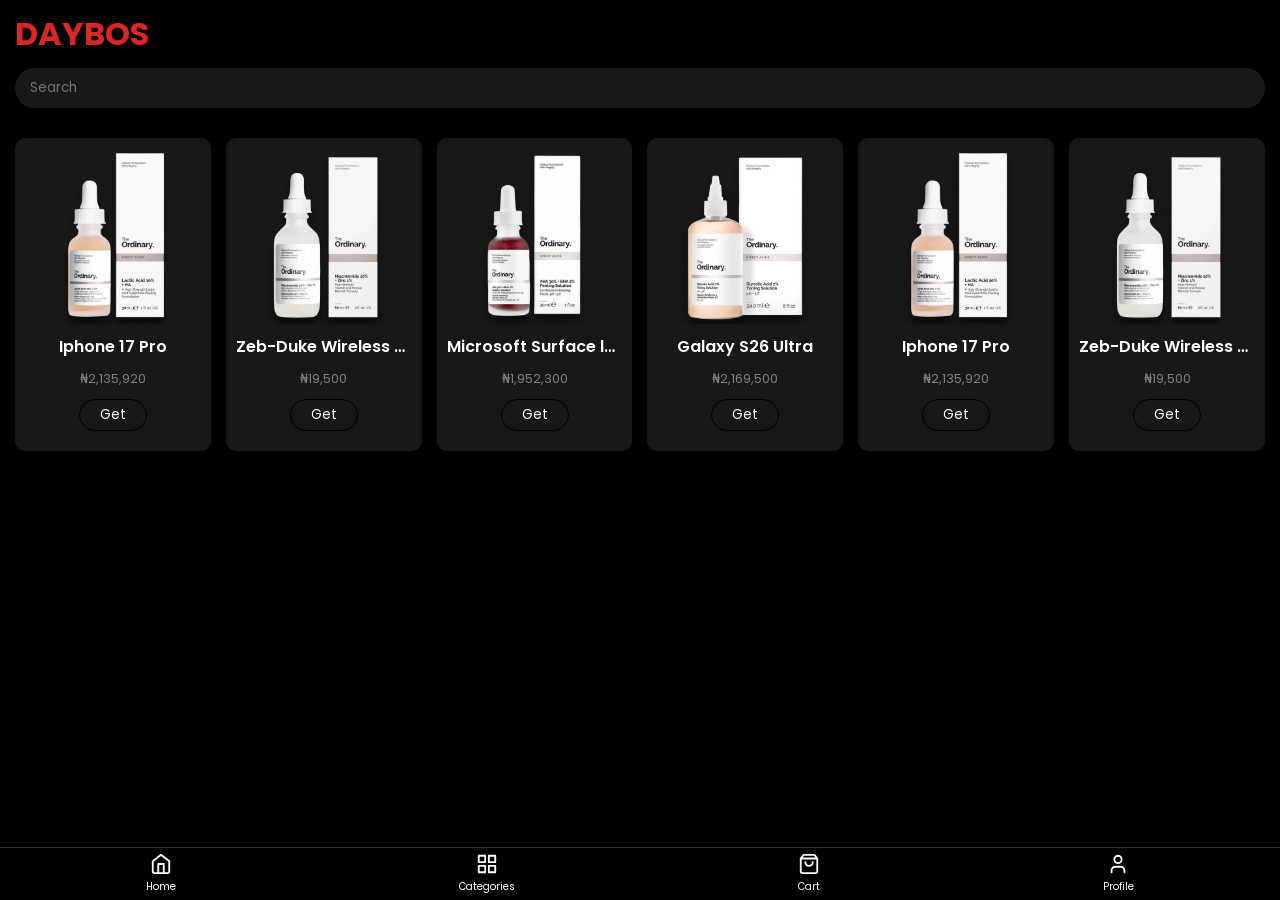
==== index.html @ e157a9f5 "update" ====
<!DOCTYPE html>
<html lang="en">

<head>
    <meta charset="UTF-8">
    <meta name="viewport" content="width=device-width, initial-scale=1.0">
    <title>Daybos</title>
    <link rel="preconnect" href="https://fonts.googleapis.com">
    <link rel="preconnect" href="https://fonts.gstatic.com" crossorigin>
    <link
        href="https://fonts.googleapis.com/css2?family=Montserrat:ital,wght@0,100..900;1,100..900&family=Poppins:ital,wght@0,100;0,200;0,300;0,400;0,500;0,600;0,700;0,800;0,900;1,100;1,200;1,300;1,400;1,500;1,600;1,700;1,800;1,900&family=Space+Mono:ital,wght@0,400;0,700;1,400;1,700&display=swap"
        rel="stylesheet">
    <link rel="stylesheet" href="style.css">
</head>

<body>
    <!--Header-->
    <h1 class="logo"><span class="logo1">Day</span><span class="logo2">Bos</span></h1>
    <input type="text" class="searchbar" placeholder="Search">


    <!--Promo Card-->
    <section class="promo-card">
        <img src="images/Samsung-Galaxy-S26-Ultra-1.avif" alt="">
    </section>

    <!--Products Grid-->
    <section class="product-grid">
        <div class="product">
            <img src="images/1.webp" alt="">
            <h3 class="product-name">Iphone 17 Pro</h3>
            <p class="product-price">₦2,135,920</p>
            <button>Get</button>
        </div>
        <div class="product">
            <img src="images/2.webp" alt="">
            <h3 class="product-name">Zeb-Duke Wireless Headphone</h3>
            <p class="product-price">₦19,500</p>
            <button>Get</button>
        </div>
        <div class="product">
            <img src="images/3.webp" alt="">
            <h3 class="product-name">Microsoft Surface laptop</h3>
            <p class="product-price">₦1,952,300</p>
            <button>Get</button>
        </div>
        <div class="product">
            <img src="images/4.webp" alt="">
            <h3 class="product-name">Galaxy S26 Ultra</h3>
            <p class="product-price">₦2,169,500</p>
            <button>Get</button>
        </div>
        <div class="product">
            <img src="images/1.webp" alt="">
            <h3 class="product-name">Iphone 17 Pro</h3>
            <p class="product-price">₦2,135,920</p>
            <button>Get</button>
        </div>
        <div class="product">
            <img src="images/2.webp" alt="">
            <h3 class="product-name">Zeb-Duke Wireless Headphone</h3>
            <p class="product-price">₦19,500</p>
            <button>Get</button>
        </div>

    </section>

    <!--Bottom Nav-->
    <nav class="bottom-nav">
        <a href="#" class="nav-item">
            <svg xmlns="http://www.w3.org/2000/svg" width="24" height="24" viewBox="0 0 24 24" fill="none"
                stroke="currentColor" stroke-width="2" stroke-linecap="round" stroke-linejoin="round">
                <path d="m3 9 9-7 9 7v11a2 2 0 0 1-2 2H5a2 2 0 0 1-2-2z" />
                <polyline points="9 22 9 12 15 12 15 22" />
            </svg>
            <span>Home</span>
        </a>

        <a href="#" class="nav-item">
            <svg xmlns="http://www.w3.org/2000/svg" width="24" height="24" viewBox="0 0 24 24" fill="none"
                stroke="currentColor" stroke-width="2" stroke-linecap="round" stroke-linejoin="round">
                <rect x="3" y="3" width="7" height="7"></rect>
                <rect x="14" y="3" width="7" height="7"></rect>
                <rect x="14" y="14" width="7" height="7"></rect>
                <rect x="3" y="14" width="7" height="7"></rect>
            </svg>
            <span>Categories</span>
        </a>

        <a href="#" class="nav-item">
            <svg xmlns="http://www.w3.org/2000/svg" width="24" height="24" viewBox="0 0 24 24" fill="none"
                stroke="currentColor" stroke-width="2" stroke-linecap="round" stroke-linejoin="round">
                <path d="M6 2 3 6v14a2 2 0 0 0 2 2h14a2 2 0 0 0 2-2V6l-3-4Z" />
                <line x1="3" y1="6" x2="21" y2="6" />
                <path d="M16 10a4 4 0 0 1-8 0" />
            </svg>
            <span>Cart</span>
        </a>

        <a href="#" class="nav-item">
            <svg xmlns="http://www.w3.org/2000/svg" width="24" height="24" viewBox="0 0 24 24" fill="none"
                stroke="currentColor" stroke-width="2" stroke-linecap="round" stroke-linejoin="round">
                <path d="M19 21v-2a4 4 0 0 0-4-4H9a4 4 0 0 0-4 4v2" />
                <circle cx="12" cy="7" r="4" />
            </svg>
            <span>Profile</span>
        </a>
    </nav>
</body>

</html>
---- style.css ----
* {
    margin: 0;
    padding: 0;
    box-sizing: border-box;
}

:root {
    --grey: #181818;
}

a {
    text-decoration: none;
}

img {
    max-width: 100%;
    height: auto;
    display: block;
}

html {
    scroll-behavior: smooth;
}

body {
    width: 100%;
    font-family: "Poppins", sans-serif;
    color: #fff;
    background-color: #000;
    position: relative;
}

.logo {
    padding: 10px 15px; 
    text-transform: uppercase;
}

.logo1 {
    color: #DC2626;
}

.logo2 {
    color: #DC2626;
}

.searchbar {
    display: block;
    width: calc(100% - 30px);
    margin: auto;
    padding: 10px 15px;
    border-radius: 999px;
    background-color: var(--grey);
    color: #fff;
    border: none;
    outline: none;
    font-family: "poppins", sans-serif;

    position: sticky;
    top: 10px;    /* Gap from the very top of the screen */
    z-index: 100; /* Stays above the product grid */
    box-shadow: 0 10px 20px rgba(0,0,0,0.8);

}

.searchbar::placeholder {
    font-family: 'poppins', sans-serif;
}

.promo-card {
    display: flex;
    width: calc(100% - 30px);
    margin: auto;
    margin-top: 15px;
    background-color: var(--grey);
    border-radius: 10px;
    border-radius: 10px;
    overflow: hidden;
}

.product-grid {
    display: grid;
    grid-template-columns: repeat(12, 1fr);
    gap: 15px;
    padding: 15px;
    max-width: 1440px; 
    margin: 0 auto;
    /* margin-top: 0px; */
    margin-bottom: 100px;
}

.product {
    grid-column: span 2;
    background-color: var(--grey);
    border-radius: 10px;
    padding: 10px;
    text-align: center;
}

.product img {
    /* background-color: #fff; */
}

.product-name {
    text-align: center;
    padding: 10px 0;
    font-size: 16px;
    font-weight: 600;
    text-overflow: ellipsis;
    white-space: nowrap;
    overflow: hidden;
}

.product-price {
    text-align: center;
    font-size: 13px;
    color: gray;
}

.product button {
    background-color: transparent;
    padding: 5px 20px;
    border-radius: 999px;
    margin: 10px 0;
    border: 1px solid black;
    color: #fff;
    font-family: 'poppins', sans-serif;

}
.bottom-nav {
    position: fixed;
    bottom: 0;
    left: 0;
    right: 0;
    width: 100%;
    padding: 5px;
    /* background-color: #000;  */
    display: flex;
    justify-content: space-around;
    align-items: center;
    border-top: 1px solid #333;
    z-index: 2000;
    backdrop-filter: blur(15px);
    -webkit-backdrop-filter: blur(10px);
}

.nav-item {
    display: flex;
    flex-direction: column;
    align-items: center;
    color: #fff;
    text-decoration: none;
    font-size: 10px; /* Small text under icons */
    gap: 4px;
}

.nav-item svg {
    width: 22px;
    height: 22px;
    stroke: #fff; /* White icons */
    transition: 0.3s;
}

/* Hover/Active Effect using your Logo Red */
.nav-item:hover svg, 
.nav-item:active svg {
    stroke: #DC2626; 
    transform: translateY(-2px);
}

.nav-item:hover span {
    color: #DC2626;
}

/* ========================
   MEDIA QUERIES
======================== */
@media (max-width: 1024px) {
    .product {
        grid-column: span 3;

    }
}

@media (max-width: 768px) {
    .product {
        grid-column: span 4;

    }
}

@media (max-width: 480px) {
    .product {
        grid-column: span 6;

    }
}
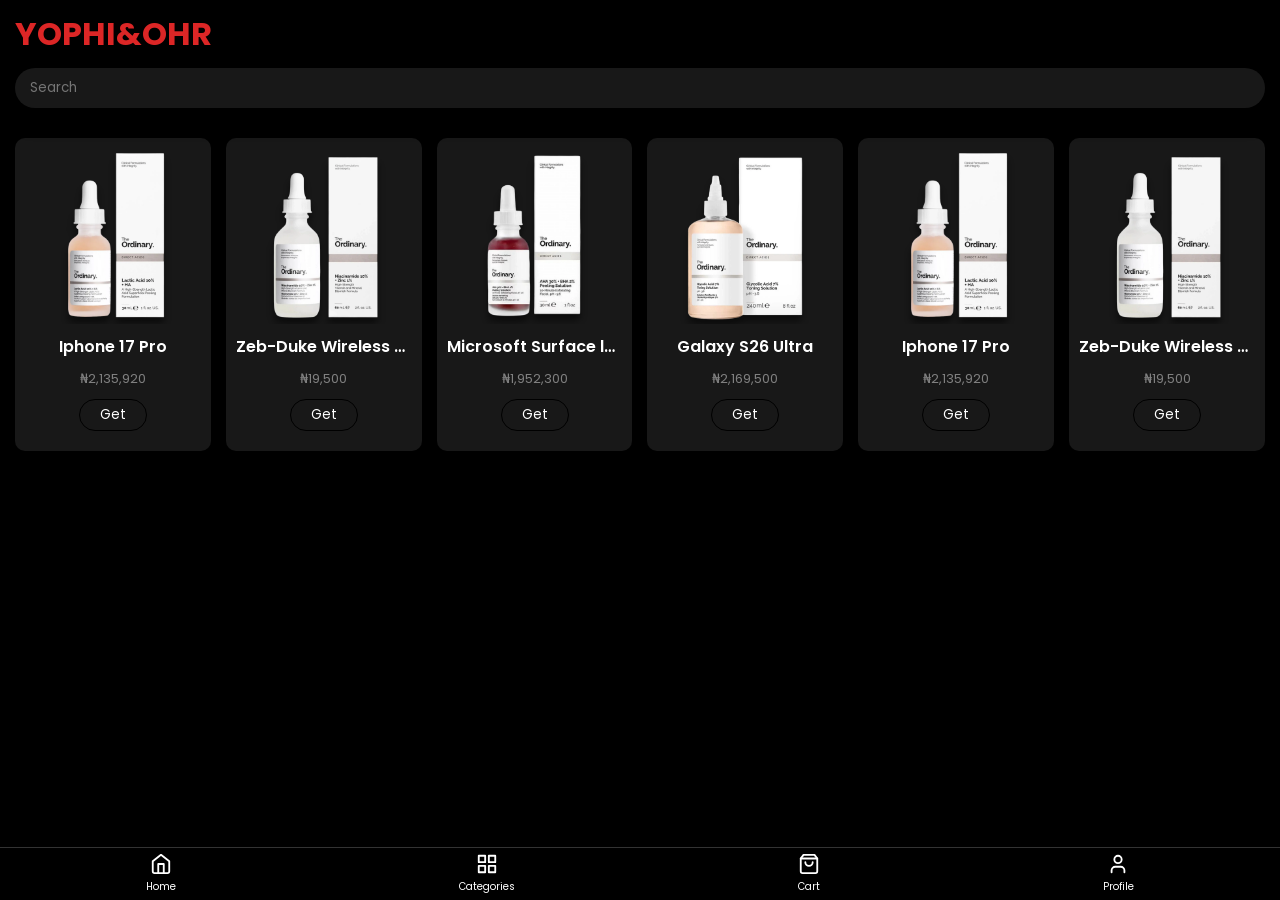
==== commit 195d9182: "Update index.html" ====
--- a/index.html
+++ b/index.html
@@ -4,7 +4,7 @@
 <head>
     <meta charset="UTF-8">
     <meta name="viewport" content="width=device-width, initial-scale=1.0">
-    <title>Daybos</title>
+    <title>Yophi&Ohr</title>
     <link rel="preconnect" href="https://fonts.googleapis.com">
     <link rel="preconnect" href="https://fonts.gstatic.com" crossorigin>
     <link
@@ -15,7 +15,7 @@
 
 <body>
     <!--Header-->
-    <h1 class="logo"><span class="logo1">Day</span><span class="logo2">Bos</span></h1>
+    <h1 class="logo"><span class="logo1">Yophi&</span><span class="logo2">Ohr</span></h1>
     <input type="text" class="searchbar" placeholder="Search">
 
 
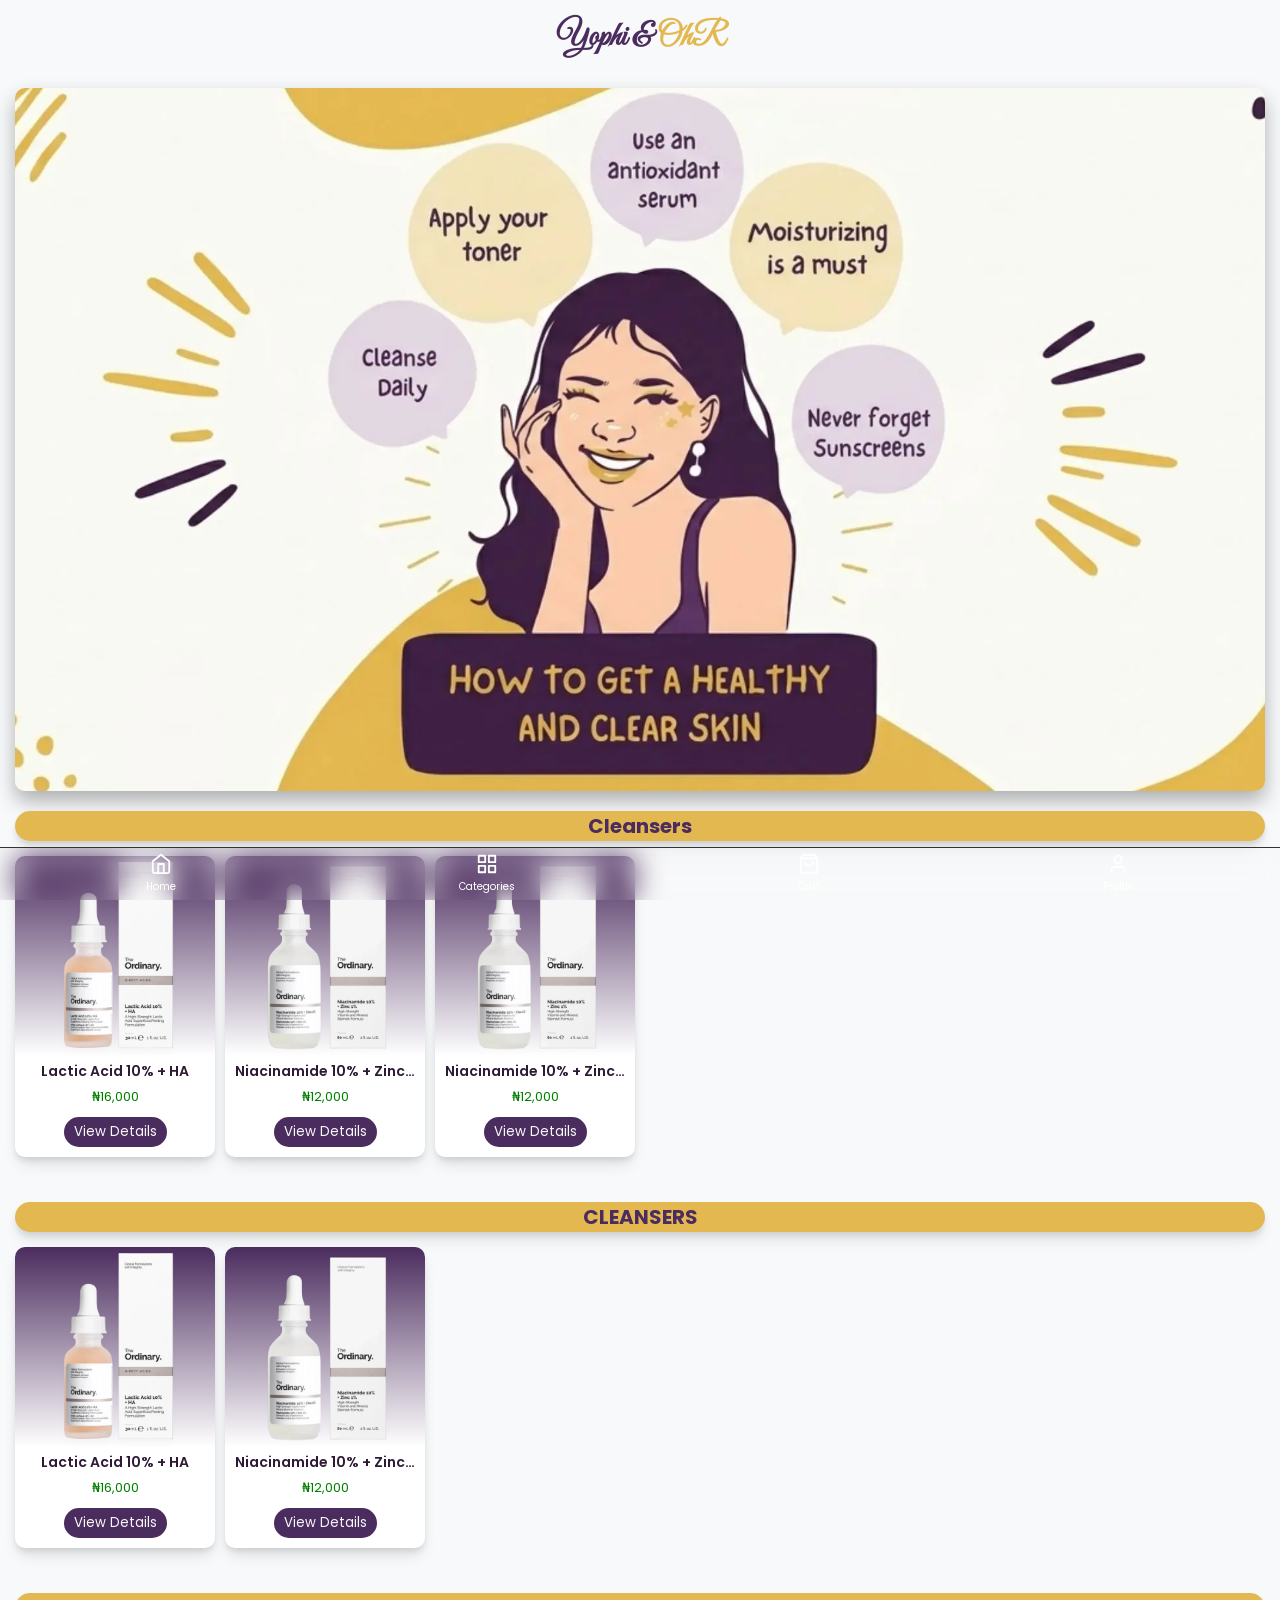
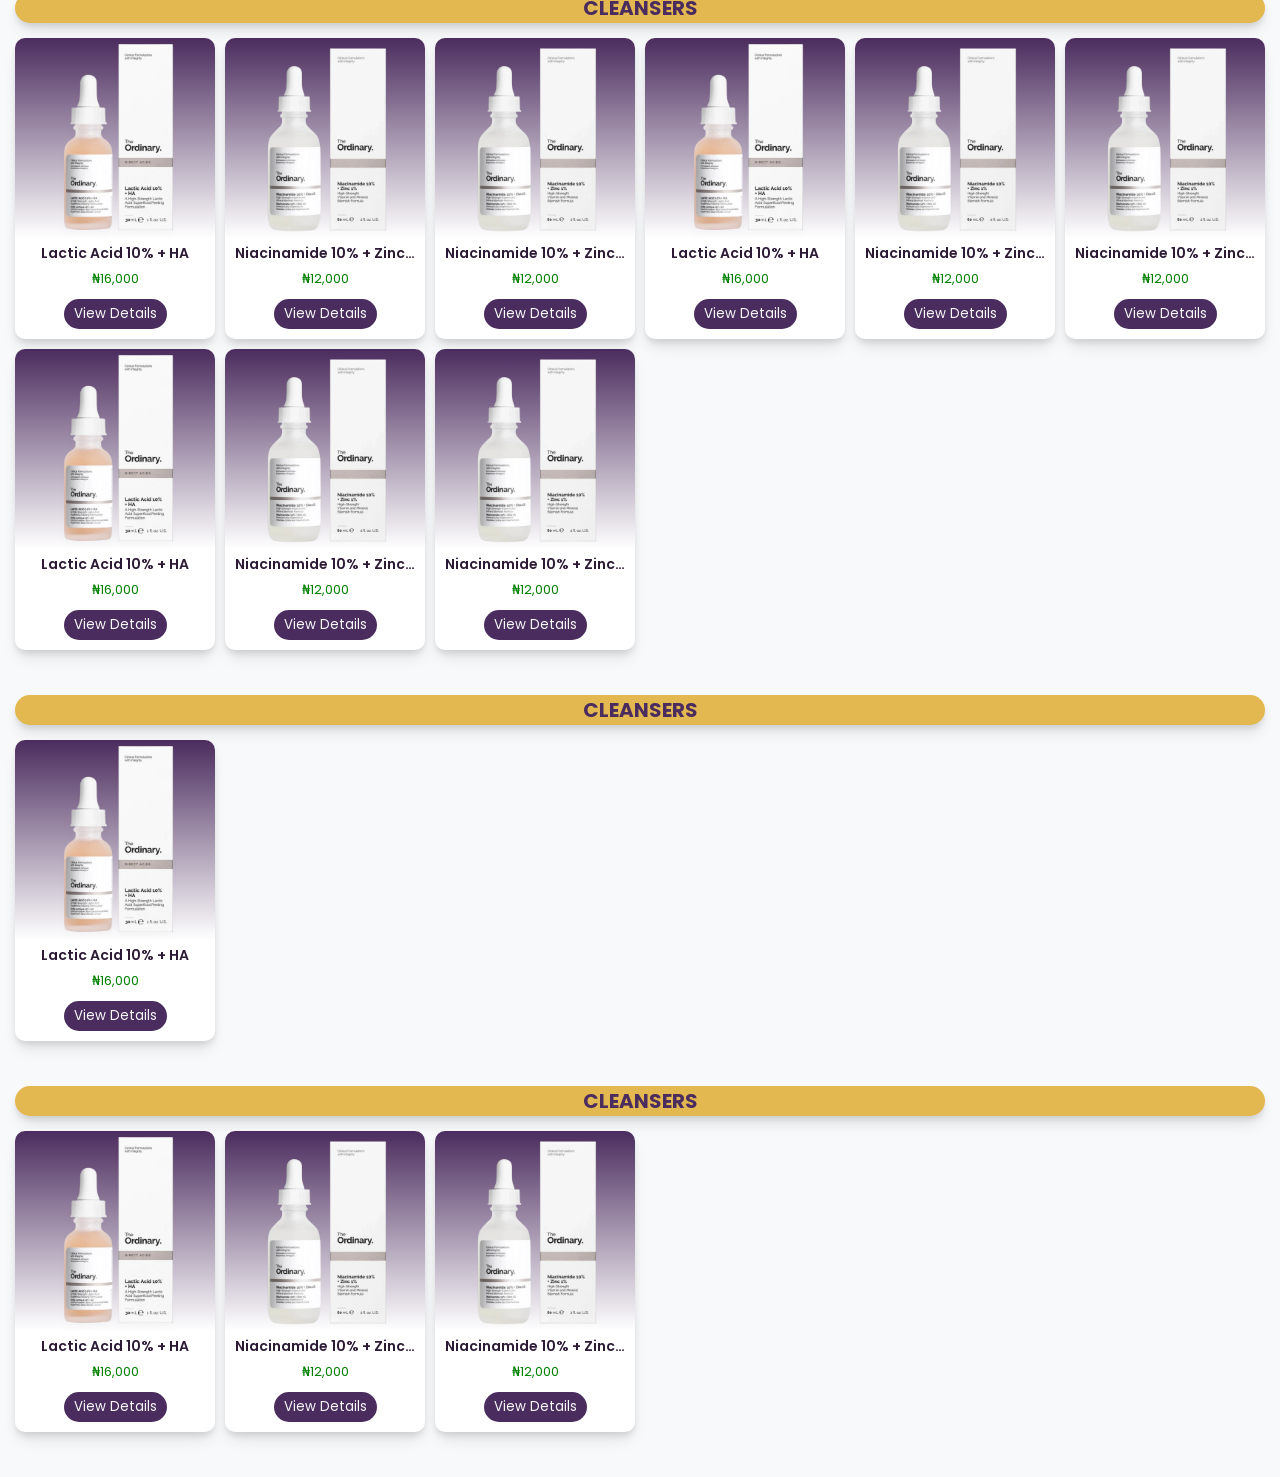
==== commit 55f1de88: "major push" ====
--- a/index.html
+++ b/index.html
@@ -8,62 +8,303 @@
     <link rel="preconnect" href="https://fonts.googleapis.com">
     <link rel="preconnect" href="https://fonts.gstatic.com" crossorigin>
     <link
-        href="https://fonts.googleapis.com/css2?family=Montserrat:ital,wght@0,100..900;1,100..900&family=Poppins:ital,wght@0,100;0,200;0,300;0,400;0,500;0,600;0,700;0,800;0,900;1,100;1,200;1,300;1,400;1,500;1,600;1,700;1,800;1,900&family=Space+Mono:ital,wght@0,400;0,700;1,400;1,700&display=swap"
+        href="https://fonts.googleapis.com/css2?family=Great+Vibes&family=Petit+Formal+Script&family=Poppins:ital,wght@0,100;0,200;0,300;0,400;0,500;0,600;0,700;0,800;0,900;1,100;1,200;1,300;1,400;1,500;1,600;1,700;1,800;1,900&display=swap"
         rel="stylesheet">
     <link rel="stylesheet" href="style.css">
 </head>
 
 <body>
     <!--Header-->
-    <h1 class="logo"><span class="logo1">Yophi&</span><span class="logo2">Ohr</span></h1>
-    <input type="text" class="searchbar" placeholder="Search">
+    <h1 class="logo"><span class="logo1">Yophi & </span><span class="logo2">OhR</span></h1>
+    
+
+    <!-- <input type="text" class="searchbar" placeholder="Search"> -->
 
 
     <!--Promo Card-->
-    <section class="promo-card">
-        <img src="images/Samsung-Galaxy-S26-Ultra-1.avif" alt="">
-    </section>
-
-    <!--Products Grid-->
-    <section class="product-grid">
-        <div class="product">
-            <img src="images/1.webp" alt="">
-            <h3 class="product-name">Iphone 17 Pro</h3>
-            <p class="product-price">₦2,135,920</p>
-            <button>Get</button>
-        </div>
-        <div class="product">
-            <img src="images/2.webp" alt="">
-            <h3 class="product-name">Zeb-Duke Wireless Headphone</h3>
-            <p class="product-price">₦19,500</p>
-            <button>Get</button>
-        </div>
-        <div class="product">
-            <img src="images/3.webp" alt="">
-            <h3 class="product-name">Microsoft Surface laptop</h3>
-            <p class="product-price">₦1,952,300</p>
-            <button>Get</button>
-        </div>
-        <div class="product">
-            <img src="images/4.webp" alt="">
-            <h3 class="product-name">Galaxy S26 Ultra</h3>
-            <p class="product-price">₦2,169,500</p>
-            <button>Get</button>
-        </div>
-        <div class="product">
-            <img src="images/1.webp" alt="">
-            <h3 class="product-name">Iphone 17 Pro</h3>
-            <p class="product-price">₦2,135,920</p>
-            <button>Get</button>
-        </div>
-        <div class="product">
-            <img src="images/2.webp" alt="">
-            <h3 class="product-name">Zeb-Duke Wireless Headphone</h3>
-            <p class="product-price">₦19,500</p>
-            <button>Get</button>
-        </div>
-
-    </section>
+    <section class="banner">
+        <img src="images/banner.webp" alt="">
+    </section>
+
+    <!--sec1-->
+    <section class="sec1">
+        <h2>Cleansers</h2>
+        <div class="product-grid">
+            <div class="product">
+                <img src="images/1.webp" alt="">
+                <div class="product-text-wrapper">
+                    <h3 class="product-name">Lactic Acid 10% + HA</h3>
+                    <p class="product-price">₦16,000</p>
+                    <a href="">
+                        <button>
+                            <span>View Details</span>
+                        </button>
+                    </a>
+                </div>
+            </div>
+
+            <div class="product">
+                <img src="images/2.webp" alt="">
+                <div class="product-text-wrapper">
+                    <h3 class="product-name">Niacinamide 10% + Zinc 1%</h3>
+                    <p class="product-price">₦12,000</p>
+                    <a href="">
+                        <button>
+                            <span>View Details</span>
+
+                        </button>
+                    </a>
+                </div>
+            </div>
+
+            <div class="product">
+                <img src="images/2.webp" alt="">
+                <div class="product-text-wrapper">
+                    <h3 class="product-name">Niacinamide 10% + Zinc 1%</h3>
+                    <p class="product-price">₦12,000</p>
+                    <a href="">
+                        <button>
+                            <span>View Details</span>
+
+                        </button>
+                    </a>
+                </div>
+            </div>
+
+        </div>
+    </section>
+
+    <!--sec2-->
+    <section class="sec2">
+        <h2>CLEANSERS</h2>
+        <div class="product-grid">
+            <div class="product">
+                <img src="images/1.webp" alt="">
+                <div class="product-text-wrapper">
+                    <h3 class="product-name">Lactic Acid 10% + HA</h3>
+                    <p class="product-price">₦16,000</p>
+                    <a href="">
+                        <button>
+                            <span>View Details</span>
+                        </button>
+                    </a>
+                </div>
+            </div>
+
+            <div class="product">
+                <img src="images/2.webp" alt="">
+                <div class="product-text-wrapper">
+                    <h3 class="product-name">Niacinamide 10% + Zinc 1%</h3>
+                    <p class="product-price">₦12,000</p>
+                    <a href="">
+                        <button>
+                            <span>View Details</span>
+
+                        </button>
+                    </a>
+                </div>
+            </div>
+
+        </div>
+    </section>
+
+    <!--sec3-->
+    <section class="sec3">
+        <h2>CLEANSERS</h2>
+        <div class="product-grid">
+            <div class="product">
+                <img src="images/1.webp" alt="">
+                <div class="product-text-wrapper">
+                    <h3 class="product-name">Lactic Acid 10% + HA</h3>
+                    <p class="product-price">₦16,000</p>
+                    <a href="">
+                        <button>
+                            <span>View Details</span>
+                        </button>
+                    </a>
+                </div>
+            </div>
+
+            <div class="product">
+                <img src="images/2.webp" alt="">
+                <div class="product-text-wrapper">
+                    <h3 class="product-name">Niacinamide 10% + Zinc 1%</h3>
+                    <p class="product-price">₦12,000</p>
+                    <a href="">
+                        <button>
+                            <span>View Details</span>
+
+                        </button>
+                    </a>
+                </div>
+            </div>
+
+            <div class="product">
+                <img src="images/2.webp" alt="">
+                <div class="product-text-wrapper">
+                    <h3 class="product-name">Niacinamide 10% + Zinc 1%</h3>
+                    <p class="product-price">₦12,000</p>
+                    <a href="">
+                        <button>
+                            <span>View Details</span>
+
+                        </button>
+                    </a>
+                </div>
+            </div>
+
+            <div class="product">
+                <img src="images/1.webp" alt="">
+                <div class="product-text-wrapper">
+                    <h3 class="product-name">Lactic Acid 10% + HA</h3>
+                    <p class="product-price">₦16,000</p>
+                    <a href="">
+                        <button>
+                            <span>View Details</span>
+                        </button>
+                    </a>
+                </div>
+            </div>
+
+            <div class="product">
+                <img src="images/2.webp" alt="">
+                <div class="product-text-wrapper">
+                    <h3 class="product-name">Niacinamide 10% + Zinc 1%</h3>
+                    <p class="product-price">₦12,000</p>
+                    <a href="">
+                        <button>
+                            <span>View Details</span>
+
+                        </button>
+                    </a>
+                </div>
+            </div>
+
+            <div class="product">
+                <img src="images/2.webp" alt="">
+                <div class="product-text-wrapper">
+                    <h3 class="product-name">Niacinamide 10% + Zinc 1%</h3>
+                    <p class="product-price">₦12,000</p>
+                    <a href="">
+                        <button>
+                            <span>View Details</span>
+
+                        </button>
+                    </a>
+                </div>
+            </div>
+
+            <div class="product">
+                <img src="images/1.webp" alt="">
+                <div class="product-text-wrapper">
+                    <h3 class="product-name">Lactic Acid 10% + HA</h3>
+                    <p class="product-price">₦16,000</p>
+                    <a href="">
+                        <button>
+                            <span>View Details</span>
+                        </button>
+                    </a>
+                </div>
+            </div>
+
+            <div class="product">
+                <img src="images/2.webp" alt="">
+                <div class="product-text-wrapper">
+                    <h3 class="product-name">Niacinamide 10% + Zinc 1%</h3>
+                    <p class="product-price">₦12,000</p>
+                    <a href="">
+                        <button>
+                            <span>View Details</span>
+
+                        </button>
+                    </a>
+                </div>
+            </div>
+
+            <div class="product">
+                <img src="images/2.webp" alt="">
+                <div class="product-text-wrapper">
+                    <h3 class="product-name">Niacinamide 10% + Zinc 1%</h3>
+                    <p class="product-price">₦12,000</p>
+                    <a href="">
+                        <button>
+                            <span>View Details</span>
+
+                        </button>
+                    </a>
+                </div>
+            </div>
+
+        </div>
+    </section>
+
+    <!--sec4-->
+    <section class="sec4">
+        <h2>CLEANSERS</h2>
+        <div class="product-grid">
+            <div class="product">
+                <img src="images/1.webp" alt="">
+                <div class="product-text-wrapper">
+                    <h3 class="product-name">Lactic Acid 10% + HA</h3>
+                    <p class="product-price">₦16,000</p>
+                    <a href="">
+                        <button>
+                            <span>View Details</span>
+                        </button>
+                    </a>
+                </div>
+            </div>
+        </div>
+    </section>
+
+    <!--sec5-->
+    <section class="sec5">
+        <h2>CLEANSERS</h2>
+        <div class="product-grid">
+            <div class="product">
+                <img src="images/1.webp" alt="">
+                <div class="product-text-wrapper">
+                    <h3 class="product-name">Lactic Acid 10% + HA</h3>
+                    <p class="product-price">₦16,000</p>
+                    <a href="">
+                        <button>
+                            <span>View Details</span>
+                        </button>
+                    </a>
+                </div>
+            </div>
+
+            <div class="product">
+                <img src="images/2.webp" alt="">
+                <div class="product-text-wrapper">
+                    <h3 class="product-name">Niacinamide 10% + Zinc 1%</h3>
+                    <p class="product-price">₦12,000</p>
+                    <a href="">
+                        <button>
+                            <span>View Details</span>
+
+                        </button>
+                    </a>
+                </div>
+            </div>
+
+            <div class="product">
+                <img src="images/2.webp" alt="">
+                <div class="product-text-wrapper">
+                    <h3 class="product-name">Niacinamide 10% + Zinc 1%</h3>
+                    <p class="product-price">₦12,000</p>
+                    <a href="">
+                        <button>
+                            <span>View Details</span>
+
+                        </button>
+                    </a>
+                </div>
+            </div>
+
+        </div>
+    </section>
+
 
     <!--Bottom Nav-->
     <nav class="bottom-nav">
--- a/style.css
+++ b/style.css
@@ -5,7 +5,9 @@
 }
 
 :root {
-    --grey: #181818;
+    --grey: #F8F9FA;
+    --purple: #4B2C5E;
+    --yellow: #E4B850;
 }
 
 a {
@@ -25,22 +27,24 @@
 body {
     width: 100%;
     font-family: "Poppins", sans-serif;
-    color: #fff;
-    background-color: #000;
+    background-color: var(--grey);
     position: relative;
 }
 
 .logo {
-    padding: 10px 15px; 
-    text-transform: uppercase;
+    padding: 10px 15px;
+    text-align: center;
+
 }
 
 .logo1 {
-    color: #DC2626;
+    color: var(--purple);
+    font-family: "Great Vibes", cursive;
 }
 
 .logo2 {
-    color: #DC2626;
+    color: var(--yellow);
+    font-family: "Great Vibes", cursive;
 }
 
 .searchbar {
@@ -56,9 +60,11 @@
     font-family: "poppins", sans-serif;
 
     position: sticky;
-    top: 10px;    /* Gap from the very top of the screen */
-    z-index: 100; /* Stays above the product grid */
-    box-shadow: 0 10px 20px rgba(0,0,0,0.8);
+    top: 10px;
+    /* Gap from the very top of the screen */
+    z-index: 100;
+    /* Stays above the product grid */
+    box-shadow: 0 10px 20px rgba(0, 0, 0, 0.8);
 
 }
 
@@ -66,44 +72,59 @@
     font-family: 'poppins', sans-serif;
 }
 
-.promo-card {
-    display: flex;
+.banner {
     width: calc(100% - 30px);
-    margin: auto;
-    margin-top: 15px;
-    background-color: var(--grey);
-    border-radius: 10px;
+    margin: 20px auto;
     border-radius: 10px;
     overflow: hidden;
-}
-
+    box-shadow: 0 10px 20px rgba(0, 0, 0, 0.3);
+}
+section h2{
+    color: var(--purple);
+    font-size: 20px;
+    margin: 0 15px;
+    background-color: var(--yellow);
+    border-radius: 999px;
+    text-align: center;
+    text-transform: capitalize;
+        box-shadow: 
+    0 4px 6px -1px rgba(0, 0, 0, 0.1), 
+    0 10px 15px -3px rgba(0, 0, 0, 0.1);
+}
 .product-grid {
     display: grid;
     grid-template-columns: repeat(12, 1fr);
-    gap: 15px;
+    gap: 10px;
     padding: 15px;
-    max-width: 1440px; 
+    max-width: 1440px;
     margin: 0 auto;
     /* margin-top: 0px; */
-    margin-bottom: 100px;
+    margin-bottom: 30px;
 }
 
 .product {
     grid-column: span 2;
-    background-color: var(--grey);
+    background-color: #fff;
     border-radius: 10px;
-    padding: 10px;
-    text-align: center;
+    /* padding: 10px; */
+    text-align: center;
+    box-shadow: 
+    0 4px 6px -1px rgba(0, 0, 0, 0.1), 
+    0 10px 15px -3px rgba(0, 0, 0, 0.1);
 }
 
 .product img {
-    /* background-color: #fff; */
-}
-
+    background: linear-gradient(to bottom, var(--purple), #fff);
+    border-radius: 10px 10px 0 0;
+}
+.product-text-wrapper{
+    padding: 0 10px 10px;
+}
 .product-name {
-    text-align: center;
-    padding: 10px 0;
-    font-size: 16px;
+    color: #2D1B36;
+    text-align: center;
+    padding: 5px 0;
+    font-size: 14px;
     font-weight: 600;
     text-overflow: ellipsis;
     white-space: nowrap;
@@ -111,21 +132,21 @@
 }
 
 .product-price {
-    text-align: center;
+    text-align: left;
     font-size: 13px;
-    color: gray;
-}
-
-.product button {
-    background-color: transparent;
-    padding: 5px 20px;
+    color: green;
+    text-align: center;
+}
+.product button{
+    background-color: var(--purple);
+    padding: 5px 10px;
+    border: none;
     border-radius: 999px;
-    margin: 10px 0;
-    border: 1px solid black;
-    color: #fff;
-    font-family: 'poppins', sans-serif;
-
-}
+    color: var(--grey);
+    font-family: "poppins", sans-serif;
+    margin-top: 10px;
+}
+
 .bottom-nav {
     position: fixed;
     bottom: 0;
@@ -149,21 +170,23 @@
     align-items: center;
     color: #fff;
     text-decoration: none;
-    font-size: 10px; /* Small text under icons */
+    font-size: 10px;
+    /* Small text under icons */
     gap: 4px;
 }
 
 .nav-item svg {
     width: 22px;
     height: 22px;
-    stroke: #fff; /* White icons */
+    stroke: #fff;
+    /* White icons */
     transition: 0.3s;
 }
 
 /* Hover/Active Effect using your Logo Red */
-.nav-item:hover svg, 
+.nav-item:hover svg,
 .nav-item:active svg {
-    stroke: #DC2626; 
+    stroke: #DC2626;
     transform: translateY(-2px);
 }
 
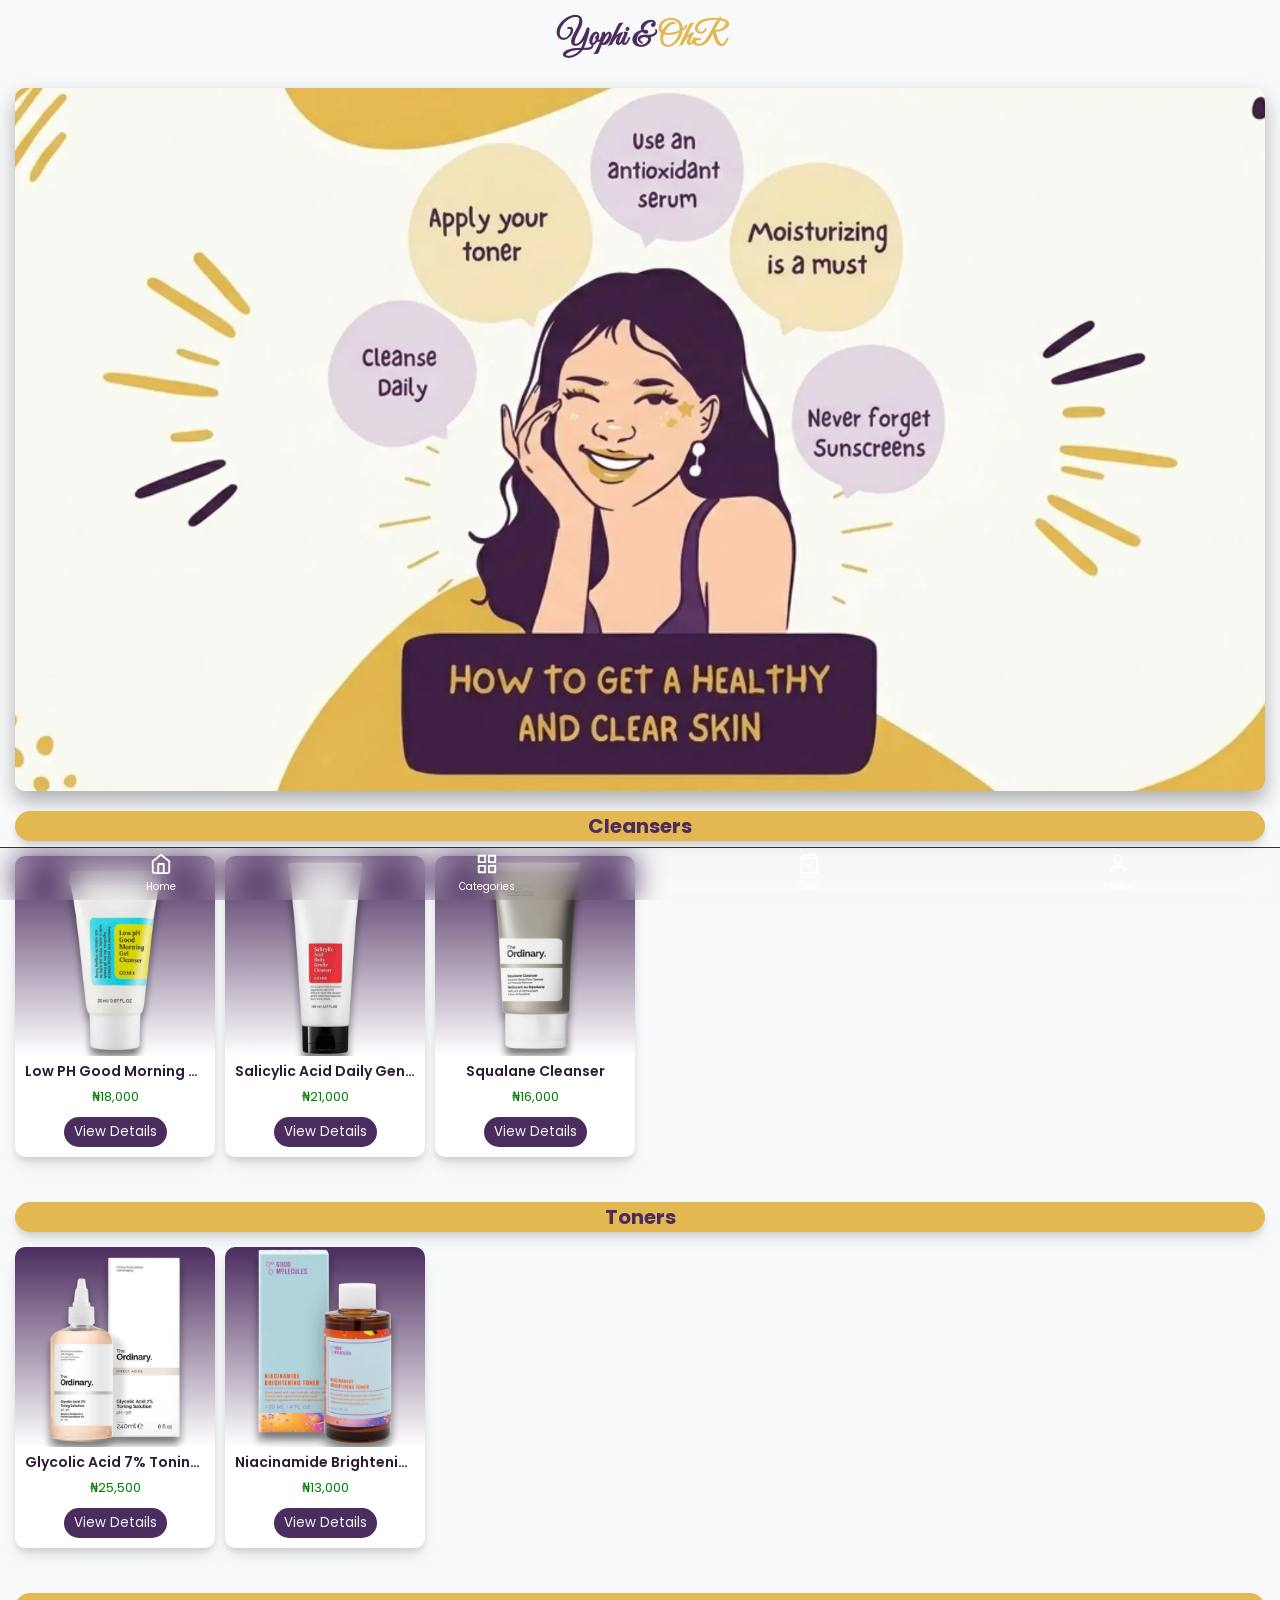
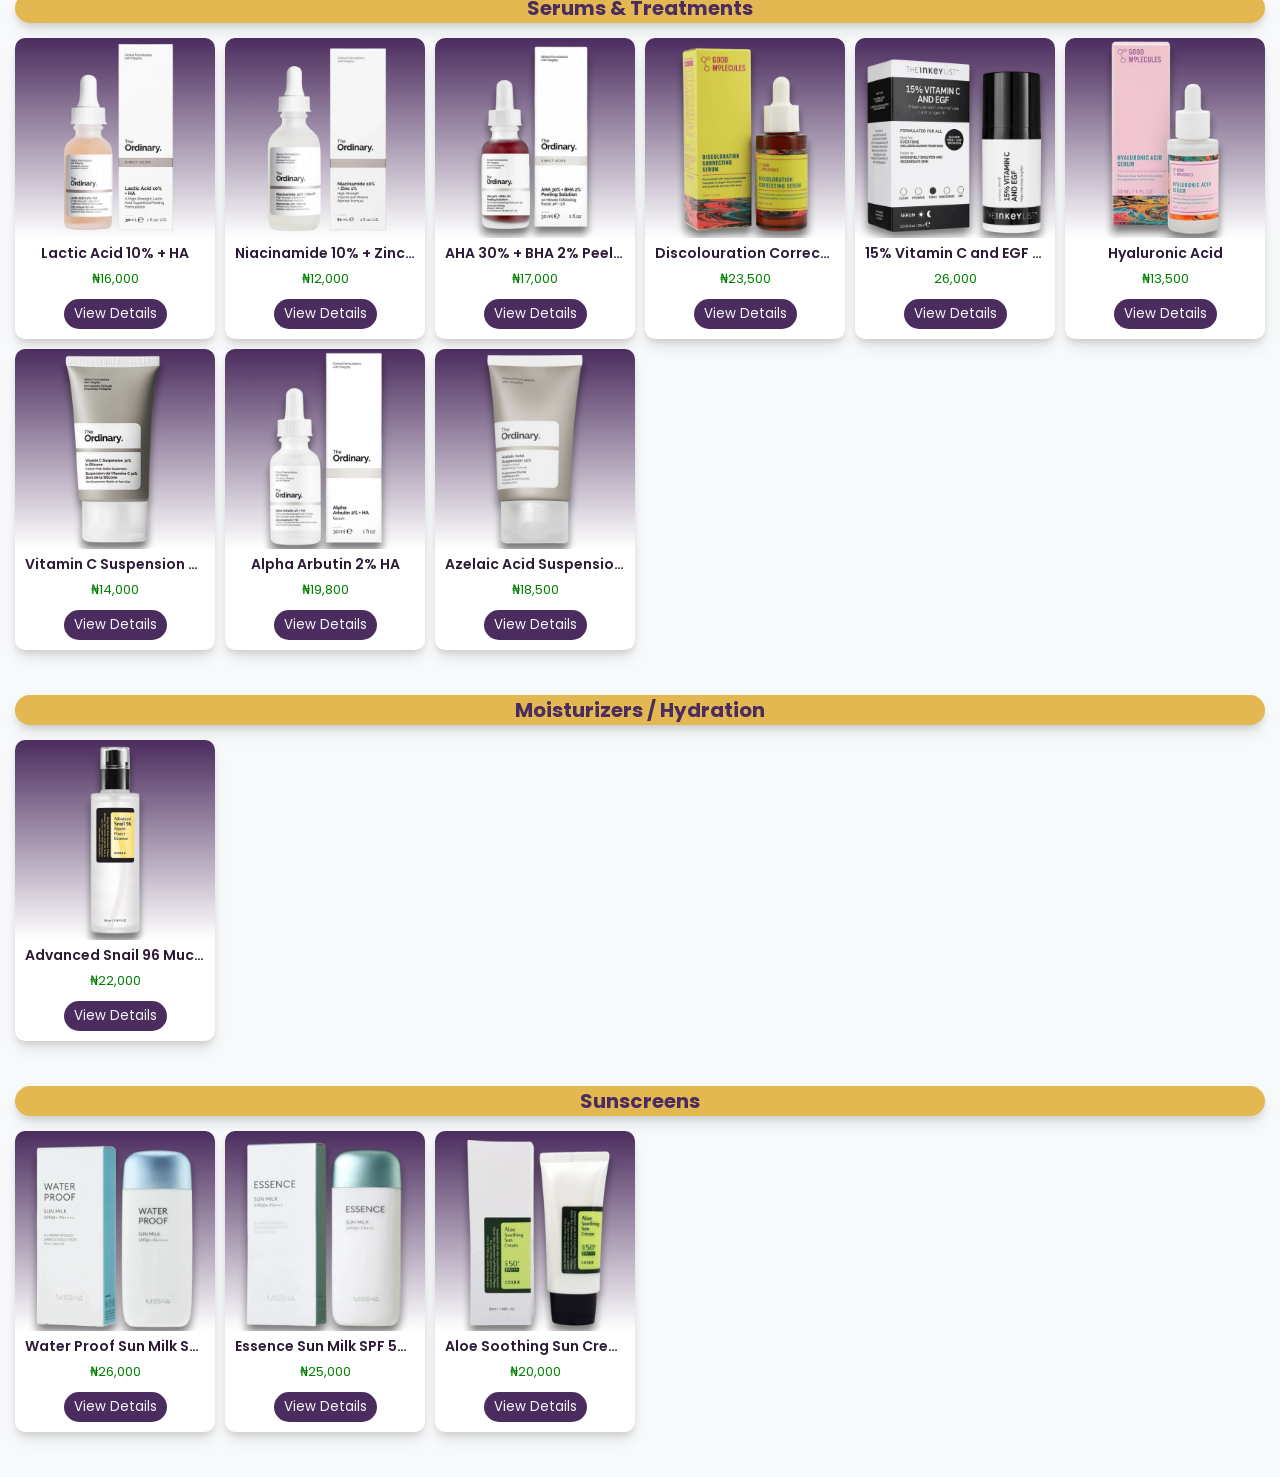
==== commit 03c93d89: "updated products" ====
--- a/index.html
+++ b/index.html
@@ -31,7 +31,89 @@
         <h2>Cleansers</h2>
         <div class="product-grid">
             <div class="product">
-                <img src="images/1.webp" alt="">
+                <img src="images/11.webp" alt="Low PH Good Morning Cleanser">
+                <div class="product-text-wrapper">
+                    <h3 class="product-name">Low PH Good Morning Cleanser</h3>
+                    <p class="product-price">₦18,000</p>
+                    <a href="">
+                        <button>
+                            <span>View Details</span>
+                        </button>
+                    </a>
+                </div>
+            </div>
+
+            <div class="product">
+                <img src="images/14.webp" alt="Salicylic Acid Daily Gentle Cleanser">
+                <div class="product-text-wrapper">
+                    <h3 class="product-name">Salicylic Acid Daily Gentle Cleanser</h3>
+                    <p class="product-price">₦21,000</p>
+                    <a href="">
+                        <button>
+                            <span>View Details</span>
+
+                        </button>
+                    </a>
+                </div>
+            </div>
+
+            <div class="product">
+                <img src="images/16.webp" alt="Squalane Cleanser">
+                <div class="product-text-wrapper">
+                    <h3 class="product-name">Squalane Cleanser</h3>
+                    <p class="product-price">₦16,000</p>
+                    <a href="">
+                        <button>
+                            <span>View Details</span>
+
+                        </button>
+                    </a>
+                </div>
+            </div>
+
+        </div>
+    </section>
+
+    <!--sec2-->
+    <section class="sec2">
+        <h2>Toners</h2>
+        <div class="product-grid">
+            <div class="product">
+                <img src="images/4.webp" alt="Glycolic Acid 7% Toning Solution">
+                <div class="product-text-wrapper">
+                    <h3 class="product-name">Glycolic Acid 7% Toning Solution</h3>
+                    <p class="product-price">₦25,500</p>
+                    <a href="">
+                        <button>
+                            <span>View Details</span>
+                        </button>
+                    </a>
+                </div>
+            </div>
+
+            <div class="product">
+                <img src="images/7.webp" alt="Niacinamide Brightening Toner">
+                <div class="product-text-wrapper">
+                    <h3 class="product-name">Niacinamide Brightening Toner</h3>
+                    <p class="product-price">₦13,000</p>
+                    <a href="">
+                        <button>
+                            <span>View Details</span>
+
+                        </button>
+                    </a>
+                </div>
+            </div>
+
+        </div>
+    </section>
+
+    <!--sec3-->
+    <section class="sec3">
+        <h2>Serums & Treatments</h2>
+        <div class="product-grid">
+            <div class="product">
+                <img src="images/1.webp" alt="Lactic Acid 10% + HA">
                 <div class="product-text-wrapper">
                     <h3 class="product-name">Lactic Acid 10% + HA</h3>
                     <p class="product-price">₦16,000</p>
@@ -58,174 +140,92 @@
             </div>
 
             <div class="product">
-                <img src="images/2.webp" alt="">
-                <div class="product-text-wrapper">
-                    <h3 class="product-name">Niacinamide 10% + Zinc 1%</h3>
-                    <p class="product-price">₦12,000</p>
-                    <a href="">
-                        <button>
-                            <span>View Details</span>
-
-                        </button>
-                    </a>
-                </div>
-            </div>
-
-        </div>
-    </section>
-
-    <!--sec2-->
-    <section class="sec2">
-        <h2>CLEANSERS</h2>
-        <div class="product-grid">
-            <div class="product">
-                <img src="images/1.webp" alt="">
-                <div class="product-text-wrapper">
-                    <h3 class="product-name">Lactic Acid 10% + HA</h3>
-                    <p class="product-price">₦16,000</p>
-                    <a href="">
-                        <button>
-                            <span>View Details</span>
-                        </button>
-                    </a>
-                </div>
-            </div>
-
-            <div class="product">
-                <img src="images/2.webp" alt="">
-                <div class="product-text-wrapper">
-                    <h3 class="product-name">Niacinamide 10% + Zinc 1%</h3>
-                    <p class="product-price">₦12,000</p>
-                    <a href="">
-                        <button>
-                            <span>View Details</span>
-
-                        </button>
-                    </a>
-                </div>
-            </div>
-
-        </div>
-    </section>
-
-    <!--sec3-->
-    <section class="sec3">
-        <h2>CLEANSERS</h2>
-        <div class="product-grid">
-            <div class="product">
-                <img src="images/1.webp" alt="">
-                <div class="product-text-wrapper">
-                    <h3 class="product-name">Lactic Acid 10% + HA</h3>
-                    <p class="product-price">₦16,000</p>
-                    <a href="">
-                        <button>
-                            <span>View Details</span>
-                        </button>
-                    </a>
-                </div>
-            </div>
-
-            <div class="product">
-                <img src="images/2.webp" alt="">
-                <div class="product-text-wrapper">
-                    <h3 class="product-name">Niacinamide 10% + Zinc 1%</h3>
-                    <p class="product-price">₦12,000</p>
-                    <a href="">
-                        <button>
-                            <span>View Details</span>
-
-                        </button>
-                    </a>
-                </div>
-            </div>
-
-            <div class="product">
-                <img src="images/2.webp" alt="">
-                <div class="product-text-wrapper">
-                    <h3 class="product-name">Niacinamide 10% + Zinc 1%</h3>
-                    <p class="product-price">₦12,000</p>
-                    <a href="">
-                        <button>
-                            <span>View Details</span>
-
-                        </button>
-                    </a>
-                </div>
-            </div>
-
-            <div class="product">
-                <img src="images/1.webp" alt="">
-                <div class="product-text-wrapper">
-                    <h3 class="product-name">Lactic Acid 10% + HA</h3>
-                    <p class="product-price">₦16,000</p>
-                    <a href="">
-                        <button>
-                            <span>View Details</span>
-                        </button>
-                    </a>
-                </div>
-            </div>
-
-            <div class="product">
-                <img src="images/2.webp" alt="">
-                <div class="product-text-wrapper">
-                    <h3 class="product-name">Niacinamide 10% + Zinc 1%</h3>
-                    <p class="product-price">₦12,000</p>
-                    <a href="">
-                        <button>
-                            <span>View Details</span>
-
-                        </button>
-                    </a>
-                </div>
-            </div>
-
-            <div class="product">
-                <img src="images/2.webp" alt="">
-                <div class="product-text-wrapper">
-                    <h3 class="product-name">Niacinamide 10% + Zinc 1%</h3>
-                    <p class="product-price">₦12,000</p>
-                    <a href="">
-                        <button>
-                            <span>View Details</span>
-
-                        </button>
-                    </a>
-                </div>
-            </div>
-
-            <div class="product">
-                <img src="images/1.webp" alt="">
-                <div class="product-text-wrapper">
-                    <h3 class="product-name">Lactic Acid 10% + HA</h3>
-                    <p class="product-price">₦16,000</p>
-                    <a href="">
-                        <button>
-                            <span>View Details</span>
-                        </button>
-                    </a>
-                </div>
-            </div>
-
-            <div class="product">
-                <img src="images/2.webp" alt="">
-                <div class="product-text-wrapper">
-                    <h3 class="product-name">Niacinamide 10% + Zinc 1%</h3>
-                    <p class="product-price">₦12,000</p>
-                    <a href="">
-                        <button>
-                            <span>View Details</span>
-
-                        </button>
-                    </a>
-                </div>
-            </div>
-
-            <div class="product">
-                <img src="images/2.webp" alt="">
-                <div class="product-text-wrapper">
-                    <h3 class="product-name">Niacinamide 10% + Zinc 1%</h3>
-                    <p class="product-price">₦12,000</p>
+                <img src="images/3.webp" alt="AHA 30% + BHA 2% Peeling Solution">
+                <div class="product-text-wrapper">
+                    <h3 class="product-name">AHA 30% + BHA 2% Peeling Solution</h3>
+                    <p class="product-price">₦17,000</p>
+                    <a href="">
+                        <button>
+                            <span>View Details</span>
+
+                        </button>
+                    </a>
+                </div>
+            </div>
+
+            <div class="product">
+                <img src="images/5.webp" alt="Discolouration Correcting Serum">
+                <div class="product-text-wrapper">
+                    <h3 class="product-name">Discolouration Correcting Serum</h3>
+                    <p class="product-price">₦23,500</p>
+                    <a href="">
+                        <button>
+                            <span>View Details</span>
+                        </button>
+                    </a>
+                </div>
+            </div>
+
+            <div class="product">
+                <img src="images/6.webp" alt="15% Vitamin C and EGF Serum">
+                <div class="product-text-wrapper">
+                    <h3 class="product-name">15% Vitamin C and EGF Serum</h3>
+                    <p class="product-price">26,000</p>
+                    <a href="">
+                        <button>
+                            <span>View Details</span>
+
+                        </button>
+                    </a>
+                </div>
+            </div>
+
+            <div class="product">
+                <img src="images/8.webp" alt="Hyaluronic Acid">
+                <div class="product-text-wrapper">
+                    <h3 class="product-name">Hyaluronic Acid</h3>
+                    <p class="product-price">₦13,500</p>
+                    <a href="">
+                        <button>
+                            <span>View Details</span>
+
+                        </button>
+                    </a>
+                </div>
+            </div>
+
+            <div class="product">
+                <img src="images/15.webp" alt="Vitamin C Suspension 30% in Silicone">
+                <div class="product-text-wrapper">
+                    <h3 class="product-name">Vitamin C Suspension 30% in Silicone</h3>
+                    <p class="product-price">₦14,000</p>
+                    <a href="">
+                        <button>
+                            <span>View Details</span>
+                        </button>
+                    </a>
+                </div>
+            </div>
+
+            <div class="product">
+                <img src="images/17.webp" alt="Alpha Arbutin 2% HA">
+                <div class="product-text-wrapper">
+                    <h3 class="product-name">Alpha Arbutin 2% HA</h3>
+                    <p class="product-price">₦19,800</p>
+                    <a href="">
+                        <button>
+                            <span>View Details</span>
+
+                        </button>
+                    </a>
+                </div>
+            </div>
+
+            <div class="product">
+                <img src="images/18.webp" alt="Azelaic Acid Suspension 10%">
+                <div class="product-text-wrapper">
+                    <h3 class="product-name">Azelaic Acid Suspension 10%</h3>
+                    <p class="product-price">₦18,500</p>
                     <a href="">
                         <button>
                             <span>View Details</span>
@@ -240,13 +240,13 @@
 
     <!--sec4-->
     <section class="sec4">
-        <h2>CLEANSERS</h2>
-        <div class="product-grid">
-            <div class="product">
-                <img src="images/1.webp" alt="">
-                <div class="product-text-wrapper">
-                    <h3 class="product-name">Lactic Acid 10% + HA</h3>
-                    <p class="product-price">₦16,000</p>
+        <h2>Moisturizers / Hydration</h2>
+        <div class="product-grid">
+            <div class="product">
+                <img src="images/13.webp" alt="Advanced Snail 96 Mucin Power">
+                <div class="product-text-wrapper">
+                    <h3 class="product-name">Advanced Snail 96 Mucin Power</h3>
+                    <p class="product-price">₦22,000</p>
                     <a href="">
                         <button>
                             <span>View Details</span>
@@ -259,40 +259,40 @@
 
     <!--sec5-->
     <section class="sec5">
-        <h2>CLEANSERS</h2>
-        <div class="product-grid">
-            <div class="product">
-                <img src="images/1.webp" alt="">
-                <div class="product-text-wrapper">
-                    <h3 class="product-name">Lactic Acid 10% + HA</h3>
-                    <p class="product-price">₦16,000</p>
-                    <a href="">
-                        <button>
-                            <span>View Details</span>
-                        </button>
-                    </a>
-                </div>
-            </div>
-
-            <div class="product">
-                <img src="images/2.webp" alt="">
-                <div class="product-text-wrapper">
-                    <h3 class="product-name">Niacinamide 10% + Zinc 1%</h3>
-                    <p class="product-price">₦12,000</p>
-                    <a href="">
-                        <button>
-                            <span>View Details</span>
-
-                        </button>
-                    </a>
-                </div>
-            </div>
-
-            <div class="product">
-                <img src="images/2.webp" alt="">
-                <div class="product-text-wrapper">
-                    <h3 class="product-name">Niacinamide 10% + Zinc 1%</h3>
-                    <p class="product-price">₦12,000</p>
+        <h2>Sunscreens</h2>
+        <div class="product-grid">
+            <div class="product">
+                <img src="images/9.webp" alt="Water Proof Sun Milk SPF 50+ PA+++">
+                <div class="product-text-wrapper">
+                    <h3 class="product-name">Water Proof Sun Milk SPF 50+ PA+++</h3>
+                    <p class="product-price">₦26,000</p>
+                    <a href="">
+                        <button>
+                            <span>View Details</span>
+                        </button>
+                    </a>
+                </div>
+            </div>
+
+            <div class="product">
+                <img src="images/10.webp" alt="Essence Sun Milk SPF 50+ PA+++">
+                <div class="product-text-wrapper">
+                    <h3 class="product-name">Essence Sun Milk SPF 50+ PA+++</h3>
+                    <p class="product-price">₦25,000</p>
+                    <a href="">
+                        <button>
+                            <span>View Details</span>
+
+                        </button>
+                    </a>
+                </div>
+            </div>
+
+            <div class="product">
+                <img src="images/12.webp" alt="Aloe Soothing Sun Cream SPF 50+ PA+++">
+                <div class="product-text-wrapper">
+                    <h3 class="product-name">Aloe Soothing Sun Cream SPF 50+ PA+++</h3>
+                    <p class="product-price">₦20,000</p>
                     <a href="">
                         <button>
                             <span>View Details</span>
--- a/style.css
+++ b/style.css
@@ -79,7 +79,8 @@
     overflow: hidden;
     box-shadow: 0 10px 20px rgba(0, 0, 0, 0.3);
 }
-section h2{
+
+section h2 {
     color: var(--purple);
     font-size: 20px;
     margin: 0 15px;
@@ -87,10 +88,12 @@
     border-radius: 999px;
     text-align: center;
     text-transform: capitalize;
-        box-shadow: 
-    0 4px 6px -1px rgba(0, 0, 0, 0.1), 
-    0 10px 15px -3px rgba(0, 0, 0, 0.1);
-}
+    box-shadow:
+        0 4px 6px -1px rgba(0, 0, 0, 0.1),
+        0 10px 15px -3px rgba(0, 0, 0, 0.1);
+    /* font-family: "Great Vibes", cursive; */
+}
+
 .product-grid {
     display: grid;
     grid-template-columns: repeat(12, 1fr);
@@ -108,18 +111,20 @@
     border-radius: 10px;
     /* padding: 10px; */
     text-align: center;
-    box-shadow: 
-    0 4px 6px -1px rgba(0, 0, 0, 0.1), 
-    0 10px 15px -3px rgba(0, 0, 0, 0.1);
+    box-shadow:
+        0 4px 6px -1px rgba(0, 0, 0, 0.1),
+        0 10px 15px -3px rgba(0, 0, 0, 0.1);
 }
 
 .product img {
     background: linear-gradient(to bottom, var(--purple), #fff);
     border-radius: 10px 10px 0 0;
 }
-.product-text-wrapper{
+
+.product-text-wrapper {
     padding: 0 10px 10px;
 }
+
 .product-name {
     color: #2D1B36;
     text-align: center;
@@ -137,7 +142,8 @@
     color: green;
     text-align: center;
 }
-.product button{
+
+.product button {
     background-color: var(--purple);
     padding: 5px 10px;
     border: none;
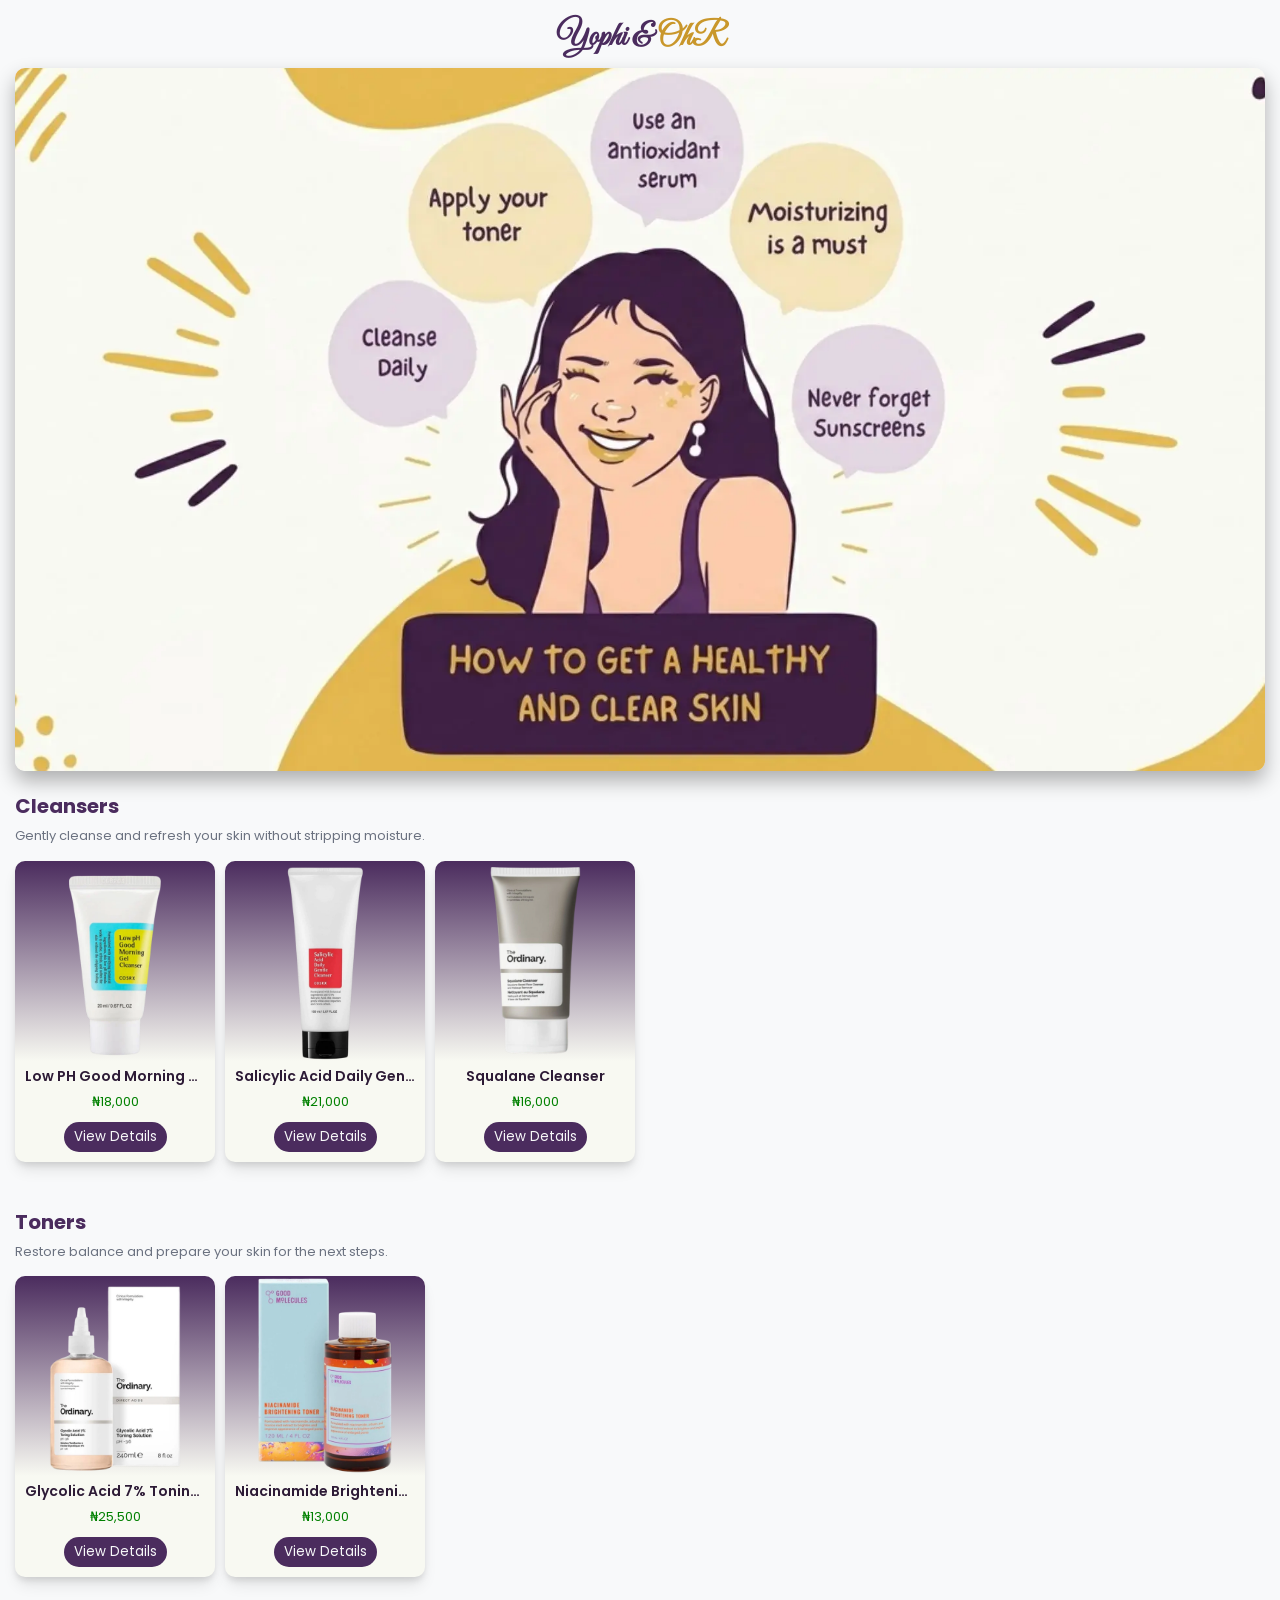
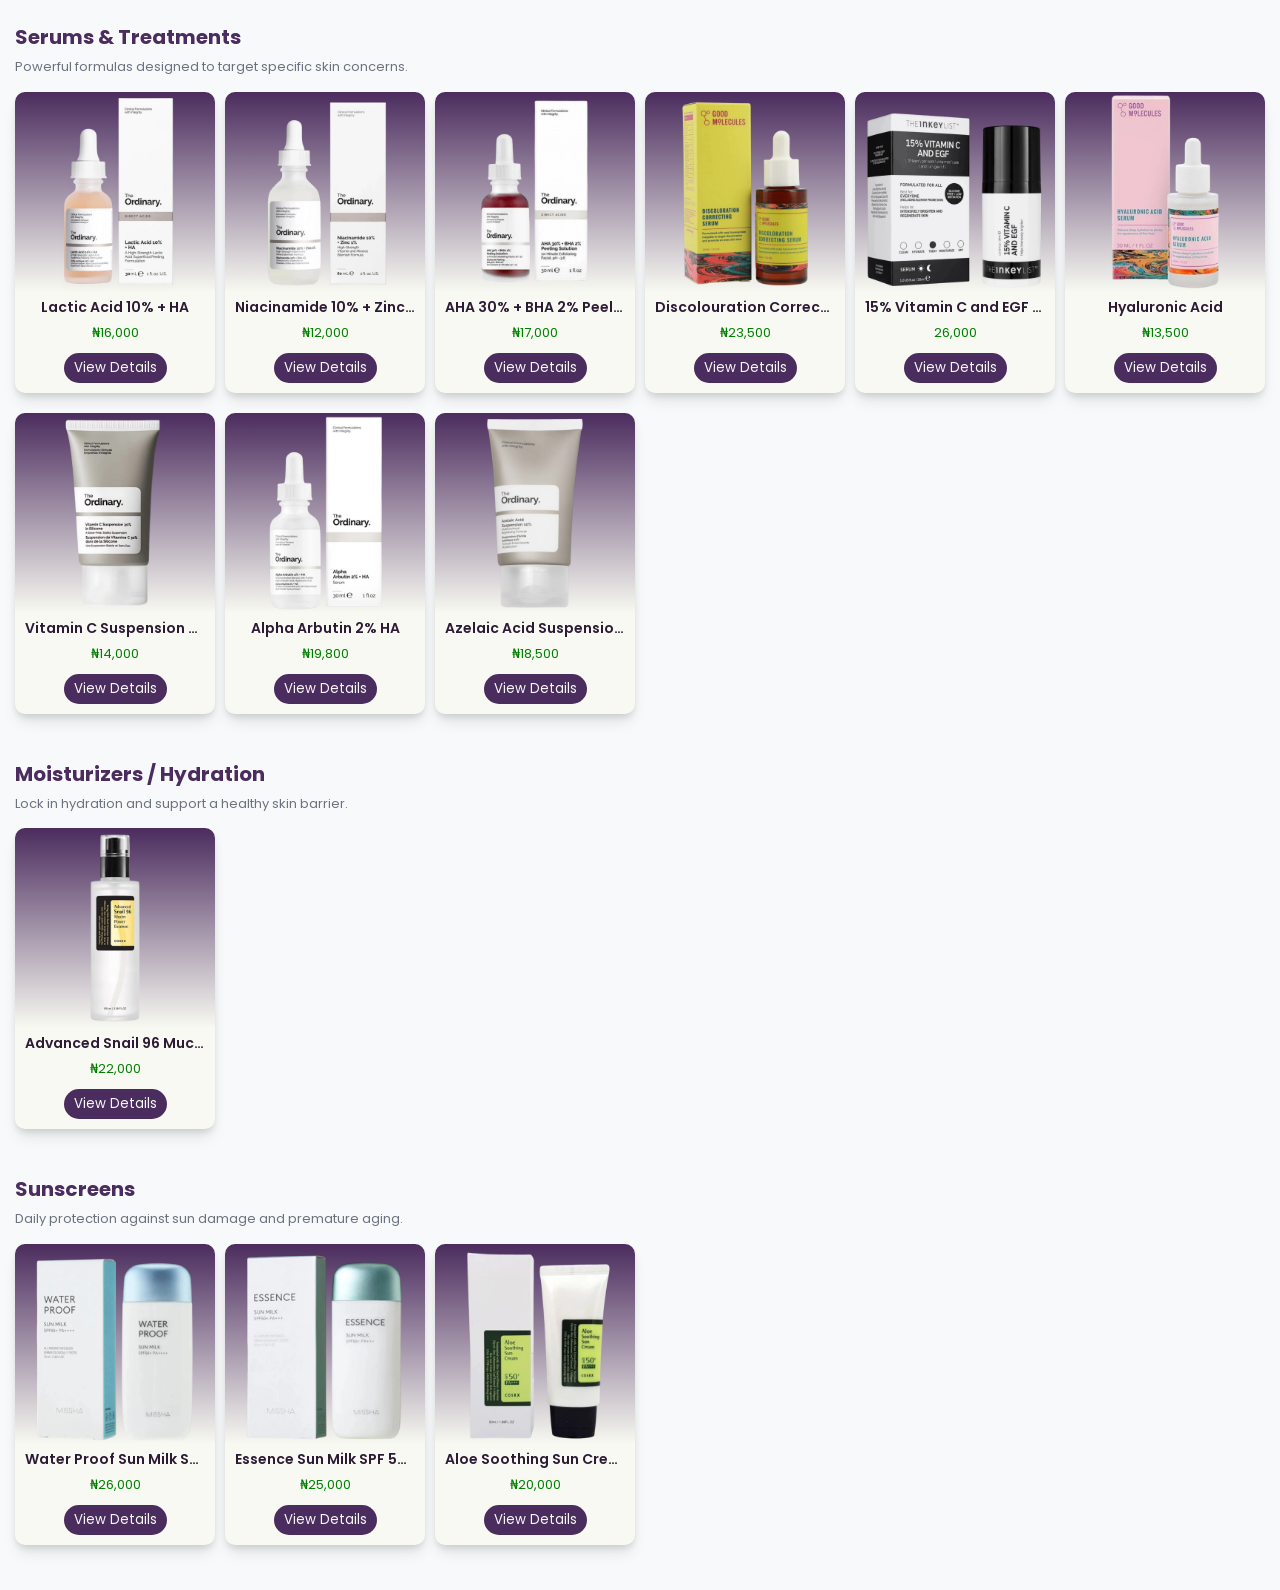
==== commit 682d002e: "update" ====
--- a/index.html
+++ b/index.html
@@ -29,6 +29,7 @@
     <!--sec1-->
     <section class="sec1">
         <h2>Cleansers</h2>
+        <p class="subtitle">Gently cleanse and refresh your skin without stripping moisture.</p>
         <div class="product-grid">
             <div class="product">
                 <img src="images/11.webp" alt="Low PH Good Morning Cleanser">
@@ -77,6 +78,7 @@
     <!--sec2-->
     <section class="sec2">
         <h2>Toners</h2>
+        <p class="subtitle">Restore balance and prepare your skin for the next steps.</p>
         <div class="product-grid">
             <div class="product">
                 <img src="images/4.webp" alt="Glycolic Acid 7% Toning Solution">
@@ -111,6 +113,7 @@
     <!--sec3-->
     <section class="sec3">
         <h2>Serums & Treatments</h2>
+        <p class="subtitle">Powerful formulas designed to target specific skin concerns.</p>
         <div class="product-grid">
             <div class="product">
                 <img src="images/1.webp" alt="Lactic Acid 10% + HA">
@@ -241,6 +244,7 @@
     <!--sec4-->
     <section class="sec4">
         <h2>Moisturizers / Hydration</h2>
+        <p class="subtitle">Lock in hydration and support a healthy skin barrier.</p>
         <div class="product-grid">
             <div class="product">
                 <img src="images/13.webp" alt="Advanced Snail 96 Mucin Power">
@@ -260,6 +264,7 @@
     <!--sec5-->
     <section class="sec5">
         <h2>Sunscreens</h2>
+        <p class="subtitle">Daily protection against sun damage and premature aging.</p>
         <div class="product-grid">
             <div class="product">
                 <img src="images/9.webp" alt="Water Proof Sun Milk SPF 50+ PA+++">
@@ -307,7 +312,7 @@
 
 
     <!--Bottom Nav-->
-    <nav class="bottom-nav">
+    <!-- <nav class="bottom-nav">
         <a href="#" class="nav-item">
             <svg xmlns="http://www.w3.org/2000/svg" width="24" height="24" viewBox="0 0 24 24" fill="none"
                 stroke="currentColor" stroke-width="2" stroke-linecap="round" stroke-linejoin="round">
@@ -346,7 +351,7 @@
             </svg>
             <span>Profile</span>
         </a>
-    </nav>
+    </nav> -->
 </body>
 
 </html>
--- a/style.css
+++ b/style.css
@@ -7,7 +7,7 @@
 :root {
     --grey: #F8F9FA;
     --purple: #4B2C5E;
-    --yellow: #E4B850;
+    --yellow: #C9972B;
 }
 
 a {
@@ -74,31 +74,34 @@
 
 .banner {
     width: calc(100% - 30px);
-    margin: 20px auto;
+    margin: 0 auto 20px;
     border-radius: 10px;
     overflow: hidden;
     box-shadow: 0 10px 20px rgba(0, 0, 0, 0.3);
 }
-
+section {
+    margin-bottom: 25px;
+}
 section h2 {
     color: var(--purple);
     font-size: 20px;
     margin: 0 15px;
-    background-color: var(--yellow);
-    border-radius: 999px;
-    text-align: center;
     text-transform: capitalize;
-    box-shadow:
-        0 4px 6px -1px rgba(0, 0, 0, 0.1),
-        0 10px 15px -3px rgba(0, 0, 0, 0.1);
-    /* font-family: "Great Vibes", cursive; */
+}
+section .subtitle {
+    color: #6B7280;
+    font-size: 13px;
+    margin: 5px 15px 15px;
+    line-height: 1.5;
 }
 
 .product-grid {
     display: grid;
     grid-template-columns: repeat(12, 1fr);
     gap: 10px;
+    row-gap: 20px;
     padding: 15px;
+    padding-top: 0;
     max-width: 1440px;
     margin: 0 auto;
     /* margin-top: 0px; */
@@ -107,7 +110,7 @@
 
 .product {
     grid-column: span 2;
-    background-color: #fff;
+    background-color: #F8F9F2;
     border-radius: 10px;
     /* padding: 10px; */
     text-align: center;
@@ -117,7 +120,7 @@
 }
 
 .product img {
-    background: linear-gradient(to bottom, var(--purple), #fff);
+    background: linear-gradient(to bottom, var(--purple), #F8F9F2);
     border-radius: 10px 10px 0 0;
 }
 
@@ -137,7 +140,6 @@
 }
 
 .product-price {
-    text-align: left;
     font-size: 13px;
     color: green;
     text-align: center;
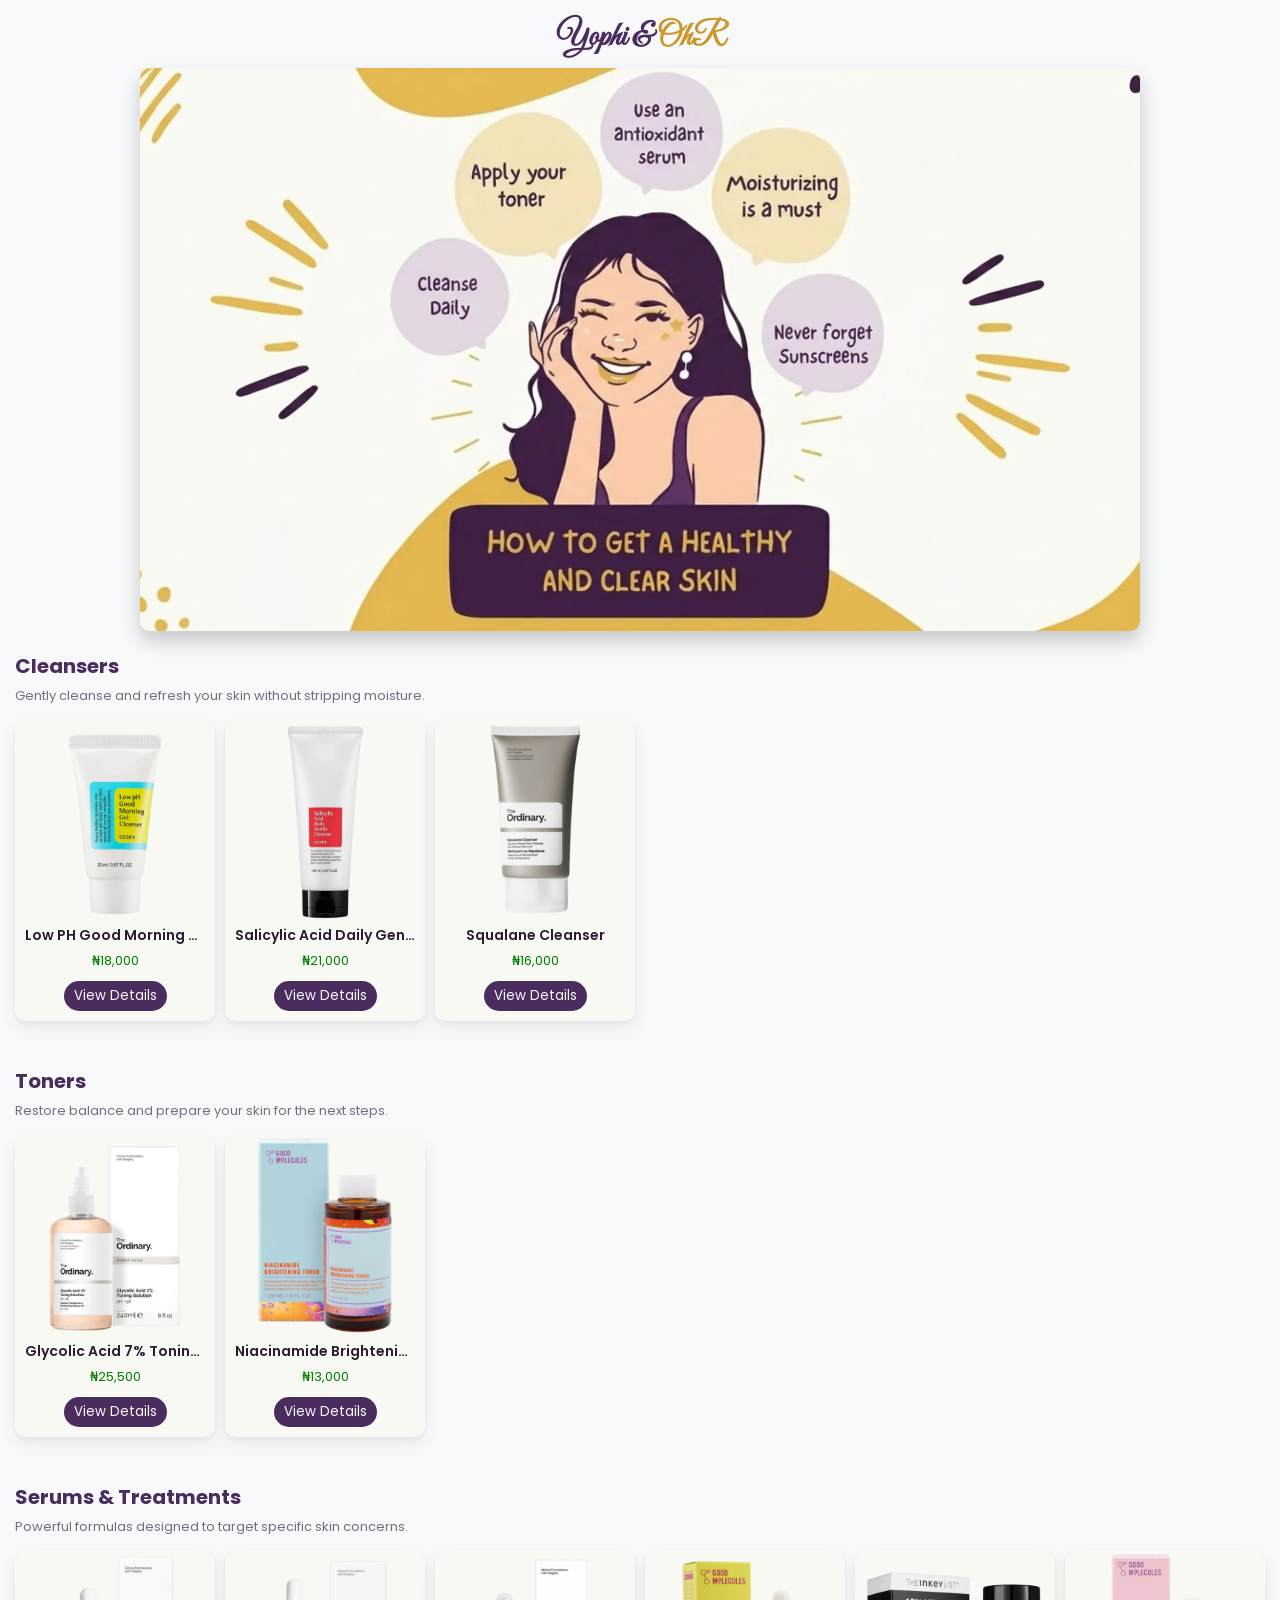
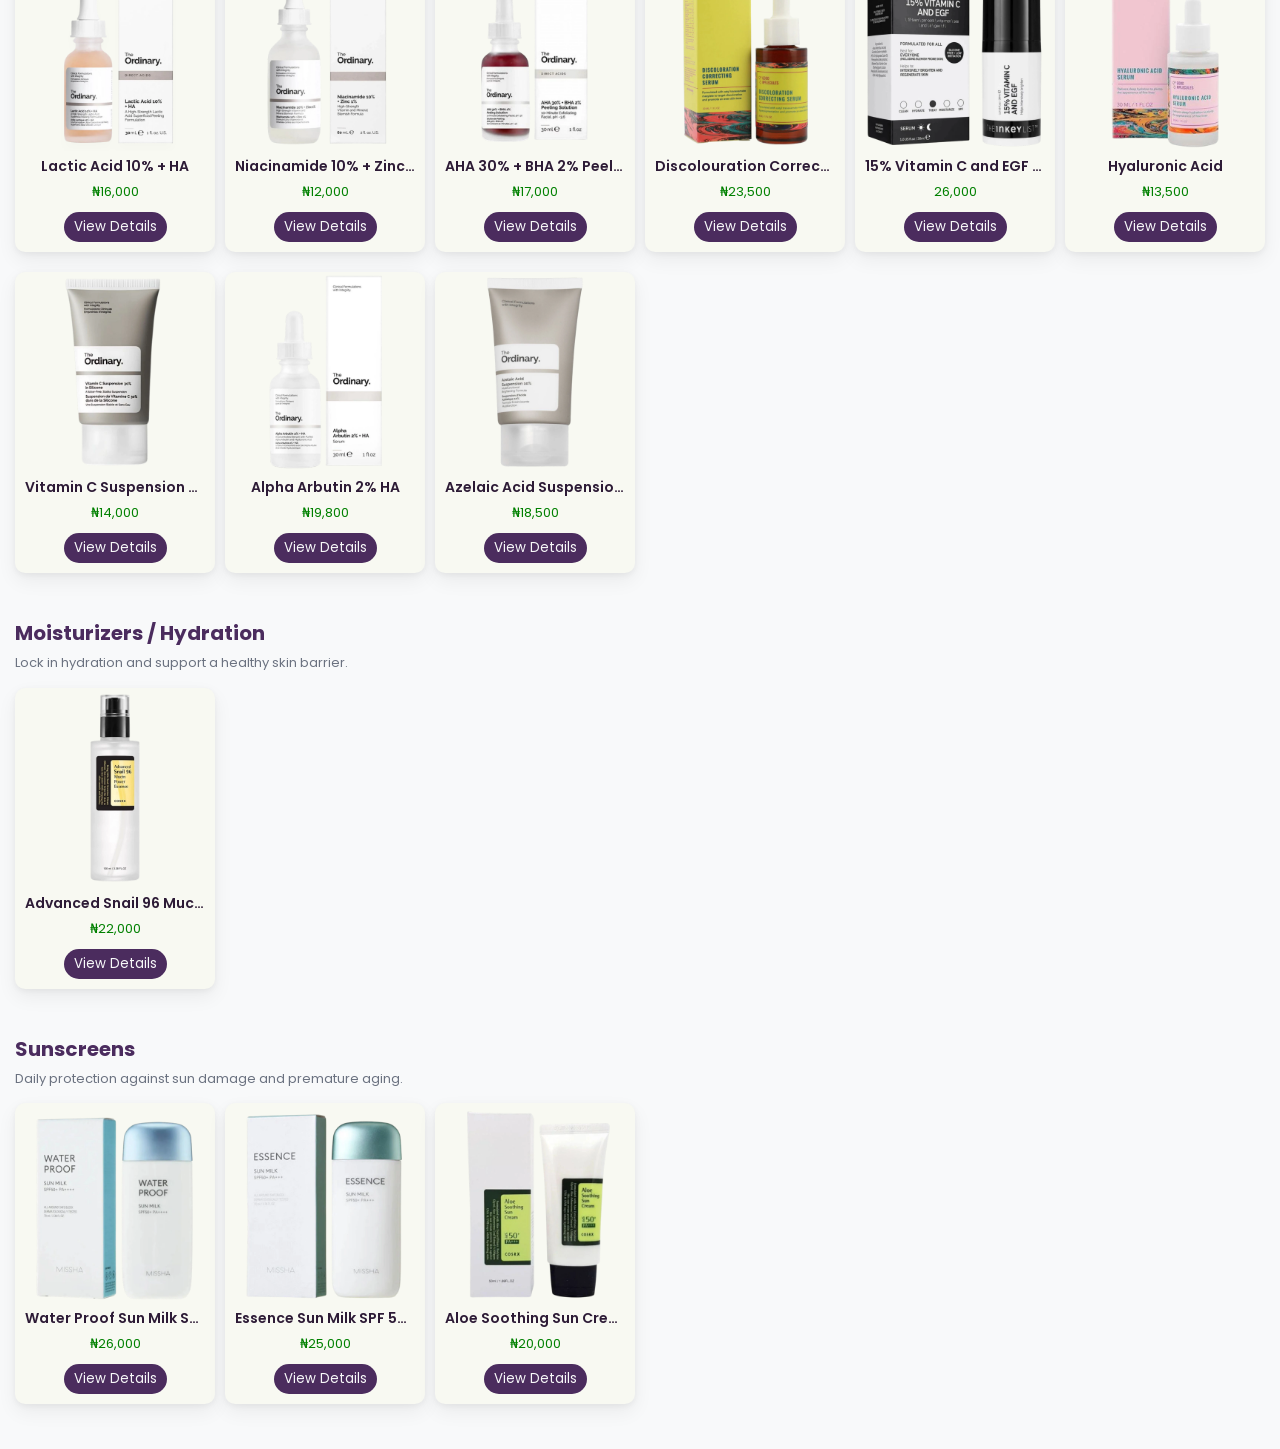
==== commit e4ae2987: "changes" ====
--- a/index.html
+++ b/index.html
@@ -36,7 +36,7 @@
                 <div class="product-text-wrapper">
                     <h3 class="product-name">Low PH Good Morning Cleanser</h3>
                     <p class="product-price">₦18,000</p>
-                    <a href="">
+                    <a href="productinfo.html?id=low-ph-cleanser">
                         <button>
                             <span>View Details</span>
                         </button>
@@ -49,7 +49,7 @@
                 <div class="product-text-wrapper">
                     <h3 class="product-name">Salicylic Acid Daily Gentle Cleanser</h3>
                     <p class="product-price">₦21,000</p>
-                    <a href="">
+                    <a href="productinfo.html?id=salicylic-cleanser">
                         <button>
                             <span>View Details</span>
 
@@ -63,7 +63,7 @@
                 <div class="product-text-wrapper">
                     <h3 class="product-name">Squalane Cleanser</h3>
                     <p class="product-price">₦16,000</p>
-                    <a href="">
+                    <a href="productinfo.html?id=squalane-cleanser">
                         <button>
                             <span>View Details</span>
 
@@ -85,7 +85,7 @@
                 <div class="product-text-wrapper">
                     <h3 class="product-name">Glycolic Acid 7% Toning Solution</h3>
                     <p class="product-price">₦25,500</p>
-                    <a href="">
+                    <a href="productinfo.html?id=glycolic-toner">
                         <button>
                             <span>View Details</span>
                         </button>
@@ -98,7 +98,7 @@
                 <div class="product-text-wrapper">
                     <h3 class="product-name">Niacinamide Brightening Toner</h3>
                     <p class="product-price">₦13,000</p>
-                    <a href="">
+                    <a href="productinfo.html?id=niacinamide-toner">
                         <button>
                             <span>View Details</span>
 
@@ -120,7 +120,7 @@
                 <div class="product-text-wrapper">
                     <h3 class="product-name">Lactic Acid 10% + HA</h3>
                     <p class="product-price">₦16,000</p>
-                    <a href="">
+                    <a href="productinfo.html?id=lactic-acid">
                         <button>
                             <span>View Details</span>
                         </button>
@@ -133,7 +133,7 @@
                 <div class="product-text-wrapper">
                     <h3 class="product-name">Niacinamide 10% + Zinc 1%</h3>
                     <p class="product-price">₦12,000</p>
-                    <a href="">
+                    <a href="productinfo.html?id=niacinamide-serum">
                         <button>
                             <span>View Details</span>
 
@@ -147,7 +147,7 @@
                 <div class="product-text-wrapper">
                     <h3 class="product-name">AHA 30% + BHA 2% Peeling Solution</h3>
                     <p class="product-price">₦17,000</p>
-                    <a href="">
+                    <a href="productinfo.html?id=aha-bha">
                         <button>
                             <span>View Details</span>
 
@@ -161,7 +161,7 @@
                 <div class="product-text-wrapper">
                     <h3 class="product-name">Discolouration Correcting Serum</h3>
                     <p class="product-price">₦23,500</p>
-                    <a href="">
+                    <a href="productinfo.html?id=discoloration-serum">
                         <button>
                             <span>View Details</span>
                         </button>
@@ -174,7 +174,7 @@
                 <div class="product-text-wrapper">
                     <h3 class="product-name">15% Vitamin C and EGF Serum</h3>
                     <p class="product-price">26,000</p>
-                    <a href="">
+                    <a href="productinfo.html?id=vitamin-c-egf">
                         <button>
                             <span>View Details</span>
 
@@ -188,7 +188,7 @@
                 <div class="product-text-wrapper">
                     <h3 class="product-name">Hyaluronic Acid</h3>
                     <p class="product-price">₦13,500</p>
-                    <a href="">
+                    <a href="productinfo.html?id=hyaluronic-acid">
                         <button>
                             <span>View Details</span>
 
@@ -202,7 +202,7 @@
                 <div class="product-text-wrapper">
                     <h3 class="product-name">Vitamin C Suspension 30% in Silicone</h3>
                     <p class="product-price">₦14,000</p>
-                    <a href="">
+                    <a href="productinfo.html?id=vitamin-c-suspension">
                         <button>
                             <span>View Details</span>
                         </button>
@@ -215,7 +215,7 @@
                 <div class="product-text-wrapper">
                     <h3 class="product-name">Alpha Arbutin 2% HA</h3>
                     <p class="product-price">₦19,800</p>
-                    <a href="">
+                    <a href="productinfo.html?id=alpha-arbutin">
                         <button>
                             <span>View Details</span>
 
@@ -229,7 +229,7 @@
                 <div class="product-text-wrapper">
                     <h3 class="product-name">Azelaic Acid Suspension 10%</h3>
                     <p class="product-price">₦18,500</p>
-                    <a href="">
+                    <a href="productinfo.html?id=azelaic-acid">
                         <button>
                             <span>View Details</span>
 
@@ -251,7 +251,7 @@
                 <div class="product-text-wrapper">
                     <h3 class="product-name">Advanced Snail 96 Mucin Power</h3>
                     <p class="product-price">₦22,000</p>
-                    <a href="">
+                    <a href="productinfo.html?id=snail-mucin">
                         <button>
                             <span>View Details</span>
                         </button>
@@ -271,7 +271,7 @@
                 <div class="product-text-wrapper">
                     <h3 class="product-name">Water Proof Sun Milk SPF 50+ PA+++</h3>
                     <p class="product-price">₦26,000</p>
-                    <a href="">
+                    <a href="productinfo.html?id=waterproof-sunmilk">
                         <button>
                             <span>View Details</span>
                         </button>
@@ -284,7 +284,7 @@
                 <div class="product-text-wrapper">
                     <h3 class="product-name">Essence Sun Milk SPF 50+ PA+++</h3>
                     <p class="product-price">₦25,000</p>
-                    <a href="">
+                    <a href="productinfo.html?id=essence-sunmilk">
                         <button>
                             <span>View Details</span>
 
@@ -298,7 +298,7 @@
                 <div class="product-text-wrapper">
                     <h3 class="product-name">Aloe Soothing Sun Cream SPF 50+ PA+++</h3>
                     <p class="product-price">₦20,000</p>
-                    <a href="">
+                    <a href="productinfo.html?id=aloe-suncream">
                         <button>
                             <span>View Details</span>
 
--- a/style.css
+++ b/style.css
@@ -46,7 +46,11 @@
     color: var(--yellow);
     font-family: "Great Vibes", cursive;
 }
-
+.back-btn{
+    position: fixed;
+    left: 15px;
+    top: 15px;
+}
 .searchbar {
     display: block;
     width: calc(100% - 30px);
@@ -74,20 +78,24 @@
 
 .banner {
     width: calc(100% - 30px);
+    max-width: 1000px;
     margin: 0 auto 20px;
     border-radius: 10px;
     overflow: hidden;
-    box-shadow: 0 10px 20px rgba(0, 0, 0, 0.3);
-}
+    box-shadow: 0 10px 20px rgba(0, 0, 0, 0.2);
+}
+
 section {
     margin-bottom: 25px;
 }
+
 section h2 {
     color: var(--purple);
     font-size: 20px;
     margin: 0 15px;
     text-transform: capitalize;
 }
+
 section .subtitle {
     color: #6B7280;
     font-size: 13px;
@@ -115,13 +123,18 @@
     /* padding: 10px; */
     text-align: center;
     box-shadow:
-        0 4px 6px -1px rgba(0, 0, 0, 0.1),
-        0 10px 15px -3px rgba(0, 0, 0, 0.1);
+        0 2px 6px rgba(0, 0, 0, 0.05),
+        0 8px 20px rgba(0, 0, 0, 0.06);
+}
+
+.product img:hover {
+    transform: translateY(-5px) scale(1.05);
 }
 
 .product img {
-    background: linear-gradient(to bottom, var(--purple), #F8F9F2);
+    /* background: linear-gradient(to bottom, var(--purple), #F8F9F2); */
     border-radius: 10px 10px 0 0;
+    transition: transform 0.3s ease;
 }
 
 .product-text-wrapper {
@@ -153,6 +166,42 @@
     color: var(--grey);
     font-family: "poppins", sans-serif;
     margin-top: 10px;
+}
+
+.product-overview-grid {
+    padding: 15px;
+
+}
+
+.product-overview-textcontent {
+    background-color: #fff;
+    padding: 10px;
+    border-radius: 10px;
+    box-shadow:
+        0 2px 6px rgba(0, 0, 0, 0.05),
+        0 8px 20px rgba(0, 0, 0, 0.06);
+    margin-top: 10px;
+}
+
+.productinfo-name {
+    color: #2D1B36;
+    padding: 5px 0;
+    font-size: 14px;
+    font-weight: 600;
+    text-overflow: ellipsis;
+    white-space: nowrap;
+    overflow: hidden;
+}
+
+.productinfo-price {
+    font-size: 13px;
+    color: green;
+}
+
+.productinfo-img {
+    background: linear-gradient(to bottom, var(--purple), #F8F9F2);
+    border-radius: 10px 10px 0 0;
+    transition: transform 0.3s ease;
 }
 
 .bottom-nav {
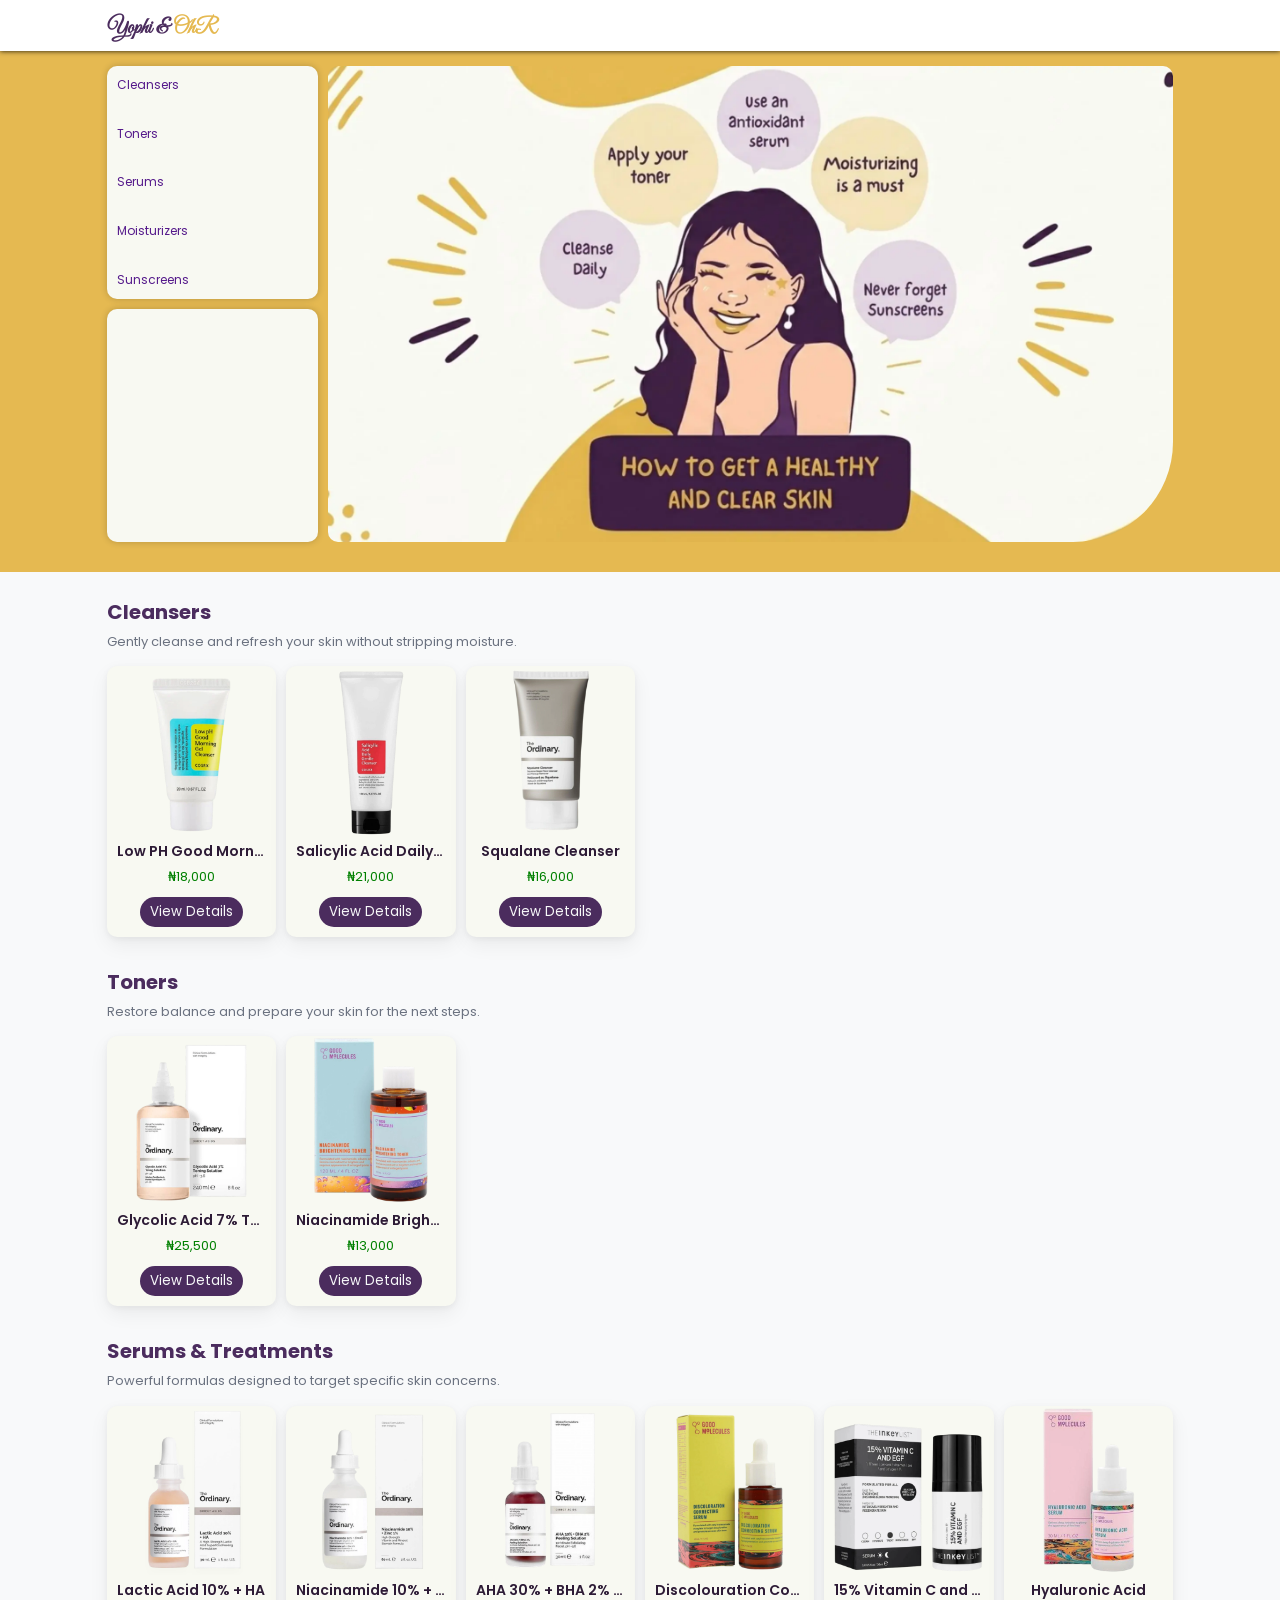
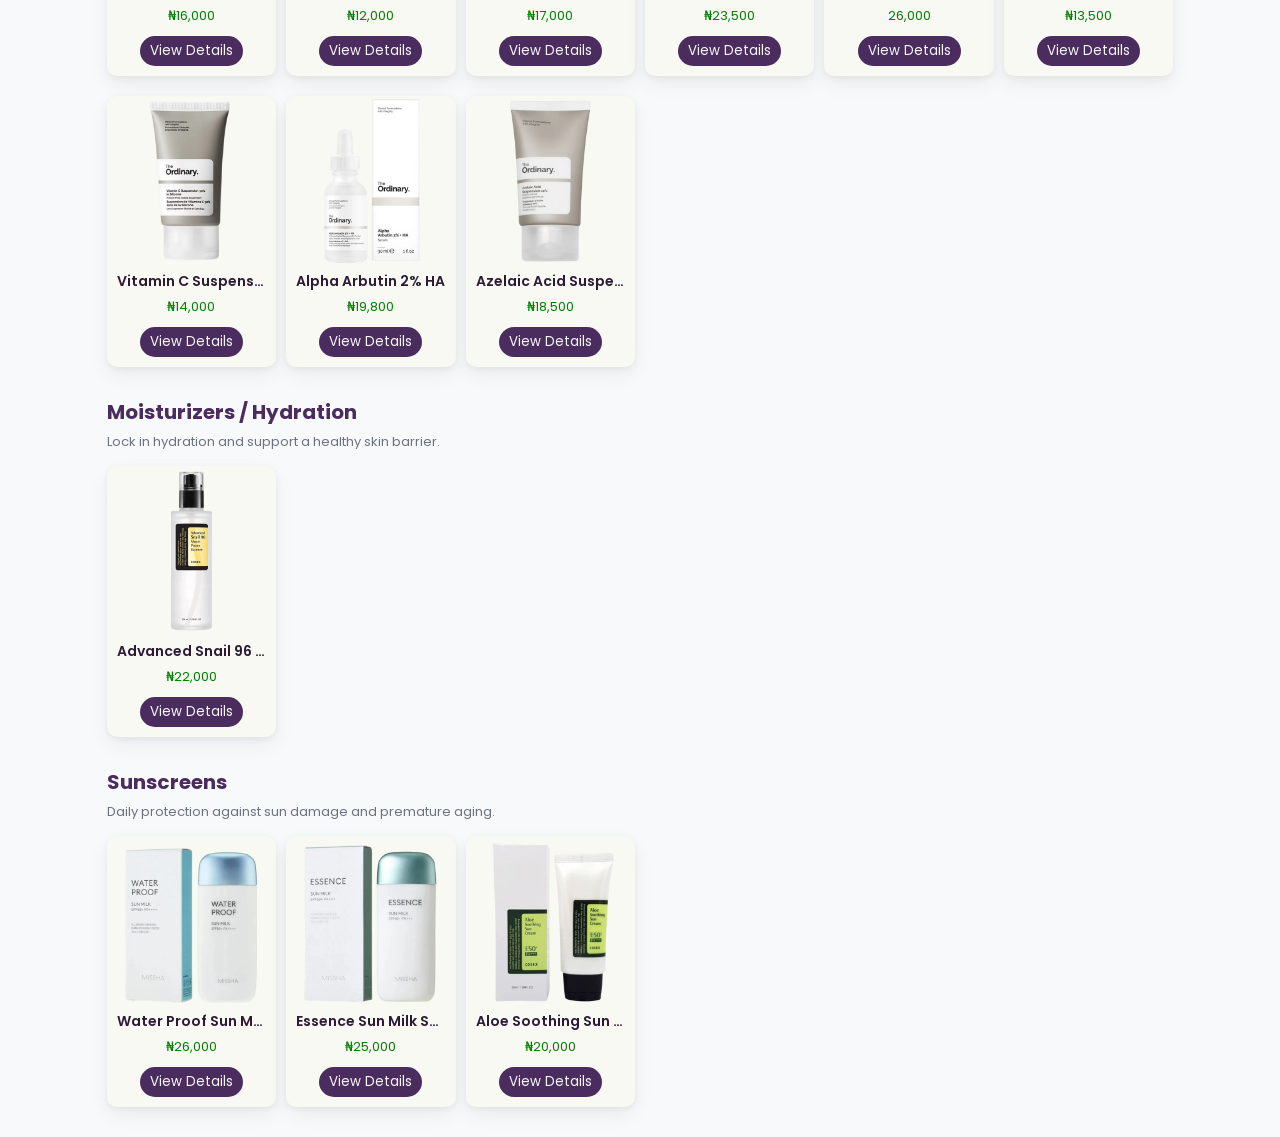
==== commit 1b2034aa: "update" ====
--- a/index.html
+++ b/index.html
@@ -10,21 +10,41 @@
     <link
         href="https://fonts.googleapis.com/css2?family=Great+Vibes&family=Petit+Formal+Script&family=Poppins:ital,wght@0,100;0,200;0,300;0,400;0,500;0,600;0,700;0,800;0,900;1,100;1,200;1,300;1,400;1,500;1,600;1,700;1,800;1,900&display=swap"
         rel="stylesheet">
+    <!-- <link rel="stylesheet" href="dist/output.css"> -->
     <link rel="stylesheet" href="style.css">
 </head>
 
 <body>
     <!--Header-->
-    <h1 class="logo"><span class="logo1">Yophi & </span><span class="logo2">OhR</span></h1>
+    <header>
+        <h1 class="logo"><span class="logo1">Yophi & </span><span class="logo2">OhR</span></h1>
+    </header>
     
 
+
     <!-- <input type="text" class="searchbar" placeholder="Search"> -->
 
 
     <!--Promo Card-->
-    <section class="banner">
-        <img src="images/banner.webp" alt="">
-    </section>
+    <section class="banner-grid">
+        <div class="sub-banner-grid">
+            <div class="category">
+                <a href="">Cleansers</a>
+                <a href="">Toners</a>
+                <a href="">Serums</a>
+                <a href="">Moisturizers</a>
+                <a href="">Sunscreens</a>
+            </div>
+            <div class="contact">
+
+            </div>
+        </div>
+        <div class="banner">
+            <img class="shadow-md" src="images/banner.webp" alt="">
+        </div>
+
+    </section>
+
 
     <!--sec1-->
     <section class="sec1">
--- a/style.css
+++ b/style.css
@@ -7,7 +7,7 @@
 :root {
     --grey: #F8F9FA;
     --purple: #4B2C5E;
-    --yellow: #C9972B;
+    --yellow: #E5B951;
 }
 
 a {
@@ -31,10 +31,21 @@
     position: relative;
 }
 
+/* ========================
+   HEADER / UI
+======================== */
+header{
+    width: 100%;
+    box-shadow: 0 0 5px rgba(0, 0, 0, 0.9);
+    background-color: white;
+    position: fixed;
+    padding: 0 8.33%;
+    z-index: 1000;
+}
 .logo {
-    padding: 10px 15px;
-    text-align: center;
-
+    padding: 10px 0;
+    /* text-align: center; */
+    font-size: 1.3rem;
 }
 
 .logo1 {
@@ -46,11 +57,17 @@
     color: var(--yellow);
     font-family: "Great Vibes", cursive;
 }
-.back-btn{
+
+.back-btn {
     position: fixed;
     left: 15px;
     top: 15px;
 }
+
+/* ========================
+   SEARCH
+======================== */
+
 .searchbar {
     display: block;
     width: calc(100% - 30px);
@@ -65,76 +82,98 @@
 
     position: sticky;
     top: 10px;
-    /* Gap from the very top of the screen */
     z-index: 100;
-    /* Stays above the product grid */
     box-shadow: 0 10px 20px rgba(0, 0, 0, 0.8);
-
 }
 
 .searchbar::placeholder {
     font-family: 'poppins', sans-serif;
 }
 
+/* ========================
+   BANNER-GRID
+======================== */
+.banner-grid {
+    background-color: var(--yellow);
+    padding-top: 66px;
+    padding-bottom: 15px;
+    position: relative;
+}
+
+.sub-banner-grid {
+    display: none;
+}
+
+.category {
+    display: none;
+}
+
 .banner {
-    width: calc(100% - 30px);
-    max-width: 1000px;
-    margin: 0 auto 20px;
     border-radius: 10px;
     overflow: hidden;
-    box-shadow: 0 10px 20px rgba(0, 0, 0, 0.2);
-}
+    /* box-shadow: 0 0px 7px rgba(0, 0, 0, 0.2); */
+    border-bottom-right-radius: 100px;
+}
+
+.contact {
+    display: none;
+}
+
+/* ========================
+   SECTIONS
+======================== */
 
 section {
     margin-bottom: 25px;
+    padding: 0 15px;
 }
 
 section h2 {
     color: var(--purple);
     font-size: 20px;
-    margin: 0 15px;
     text-transform: capitalize;
 }
 
 section .subtitle {
     color: #6B7280;
     font-size: 13px;
-    margin: 5px 15px 15px;
+    margin: 5px 0 15px;
     line-height: 1.5;
 }
+
+/* ========================
+   PRODUCT GRID (MOBILE FIRST)
+======================== */
 
 .product-grid {
     display: grid;
     grid-template-columns: repeat(12, 1fr);
     gap: 10px;
     row-gap: 20px;
-    padding: 15px;
-    padding-top: 0;
     max-width: 1440px;
-    margin: 0 auto;
-    /* margin-top: 0px; */
-    margin-bottom: 30px;
-}
-
+    margin: 0 auto 30px;
+}
+
+/* MOBILE DEFAULT */
 .product {
-    grid-column: span 2;
+    grid-column: span 6;
+    /* 2 per row */
     background-color: #F8F9F2;
     border-radius: 10px;
-    /* padding: 10px; */
     text-align: center;
     box-shadow:
         0 2px 6px rgba(0, 0, 0, 0.05),
         0 8px 20px rgba(0, 0, 0, 0.06);
+    overflow: hidden;
+}
+
+.product img {
+    border-radius: 10px 10px 0 0;
+    transition: transform 0.3s ease;
 }
 
 .product img:hover {
     transform: translateY(-5px) scale(1.05);
-}
-
-.product img {
-    /* background: linear-gradient(to bottom, var(--purple), #F8F9F2); */
-    border-radius: 10px 10px 0 0;
-    transition: transform 0.3s ease;
 }
 
 .product-text-wrapper {
@@ -168,9 +207,14 @@
     margin-top: 10px;
 }
 
+/* ========================
+   PRODUCT DETAILS
+======================== */
+
 .product-overview-grid {
     padding: 15px;
-
+    display: grid;
+    gap: 15px;
 }
 
 .product-overview-textcontent {
@@ -180,7 +224,6 @@
     box-shadow:
         0 2px 6px rgba(0, 0, 0, 0.05),
         0 8px 20px rgba(0, 0, 0, 0.06);
-    margin-top: 10px;
 }
 
 .productinfo-name {
@@ -204,6 +247,10 @@
     transition: transform 0.3s ease;
 }
 
+/* ========================
+   BOTTOM NAV
+======================== */
+
 .bottom-nav {
     position: fixed;
     bottom: 0;
@@ -211,7 +258,6 @@
     right: 0;
     width: 100%;
     padding: 5px;
-    /* background-color: #000;  */
     display: flex;
     justify-content: space-around;
     align-items: center;
@@ -226,9 +272,7 @@
     flex-direction: column;
     align-items: center;
     color: #fff;
-    text-decoration: none;
     font-size: 10px;
-    /* Small text under icons */
     gap: 4px;
 }
 
@@ -236,11 +280,9 @@
     width: 22px;
     height: 22px;
     stroke: #fff;
-    /* White icons */
     transition: 0.3s;
 }
 
-/* Hover/Active Effect using your Logo Red */
 .nav-item:hover svg,
 .nav-item:active svg {
     stroke: #DC2626;
@@ -252,25 +294,77 @@
 }
 
 /* ========================
-   MEDIA QUERIES
-======================== */
-@media (max-width: 1024px) {
+   MEDIA QUERIES (MOBILE → DESKTOP)
+======================== */
+
+/* Small tablets */
+@media (min-width: 480px) {
+    .product {
+        grid-column: span 4;
+        /* 3 per row */
+    }
+
+
+}
+
+/* Tablets */
+@media (min-width: 768px) {
+    section {
+        padding: 0 8.33%;
+    }
+
     .product {
         grid-column: span 3;
-
-    }
-}
-
-@media (max-width: 768px) {
+        /* 4 per row */
+    }
+
+    .banner-grid {
+        display: grid;
+        padding: 30px 8.33%;
+        padding-top: 66px;
+        grid-template-columns: 1fr 4fr;
+        gap: 10px;
+
+    }
+
+    .sub-banner-grid {
+        display: grid;
+        grid-template-rows: 1fr 1fr;
+        gap: 10px;
+    }
+
+    .category {
+        display: flex;
+        flex-direction: column;
+        justify-content: space-between;
+        border-radius: 10px;
+        background-color: #F8F9F2;
+        box-shadow: 0 0px 7px rgba(0, 0, 0, 0.2);
+        padding: 10px;
+        font-size: 12px;
+    }
+
+    .banner {
+        width: 100%;
+        margin: 0;
+    }
+
+    .contact {
+        display: block;
+        border-radius: 10px;
+        background-color: #F8F9F2;
+        box-shadow: 0 0px 7px rgba(0, 0, 0, 0.2);
+    }
+
+    .product-overview-grid {
+        grid-template-columns: repeat(2, 1fr);
+    }
+}
+
+/* Desktop */
+@media (min-width: 1024px) {
     .product {
-        grid-column: span 4;
-
-    }
-}
-
-@media (max-width: 480px) {
-    .product {
-        grid-column: span 6;
-
+        grid-column: span 2;
+        /* 6 per row */
     }
 }
